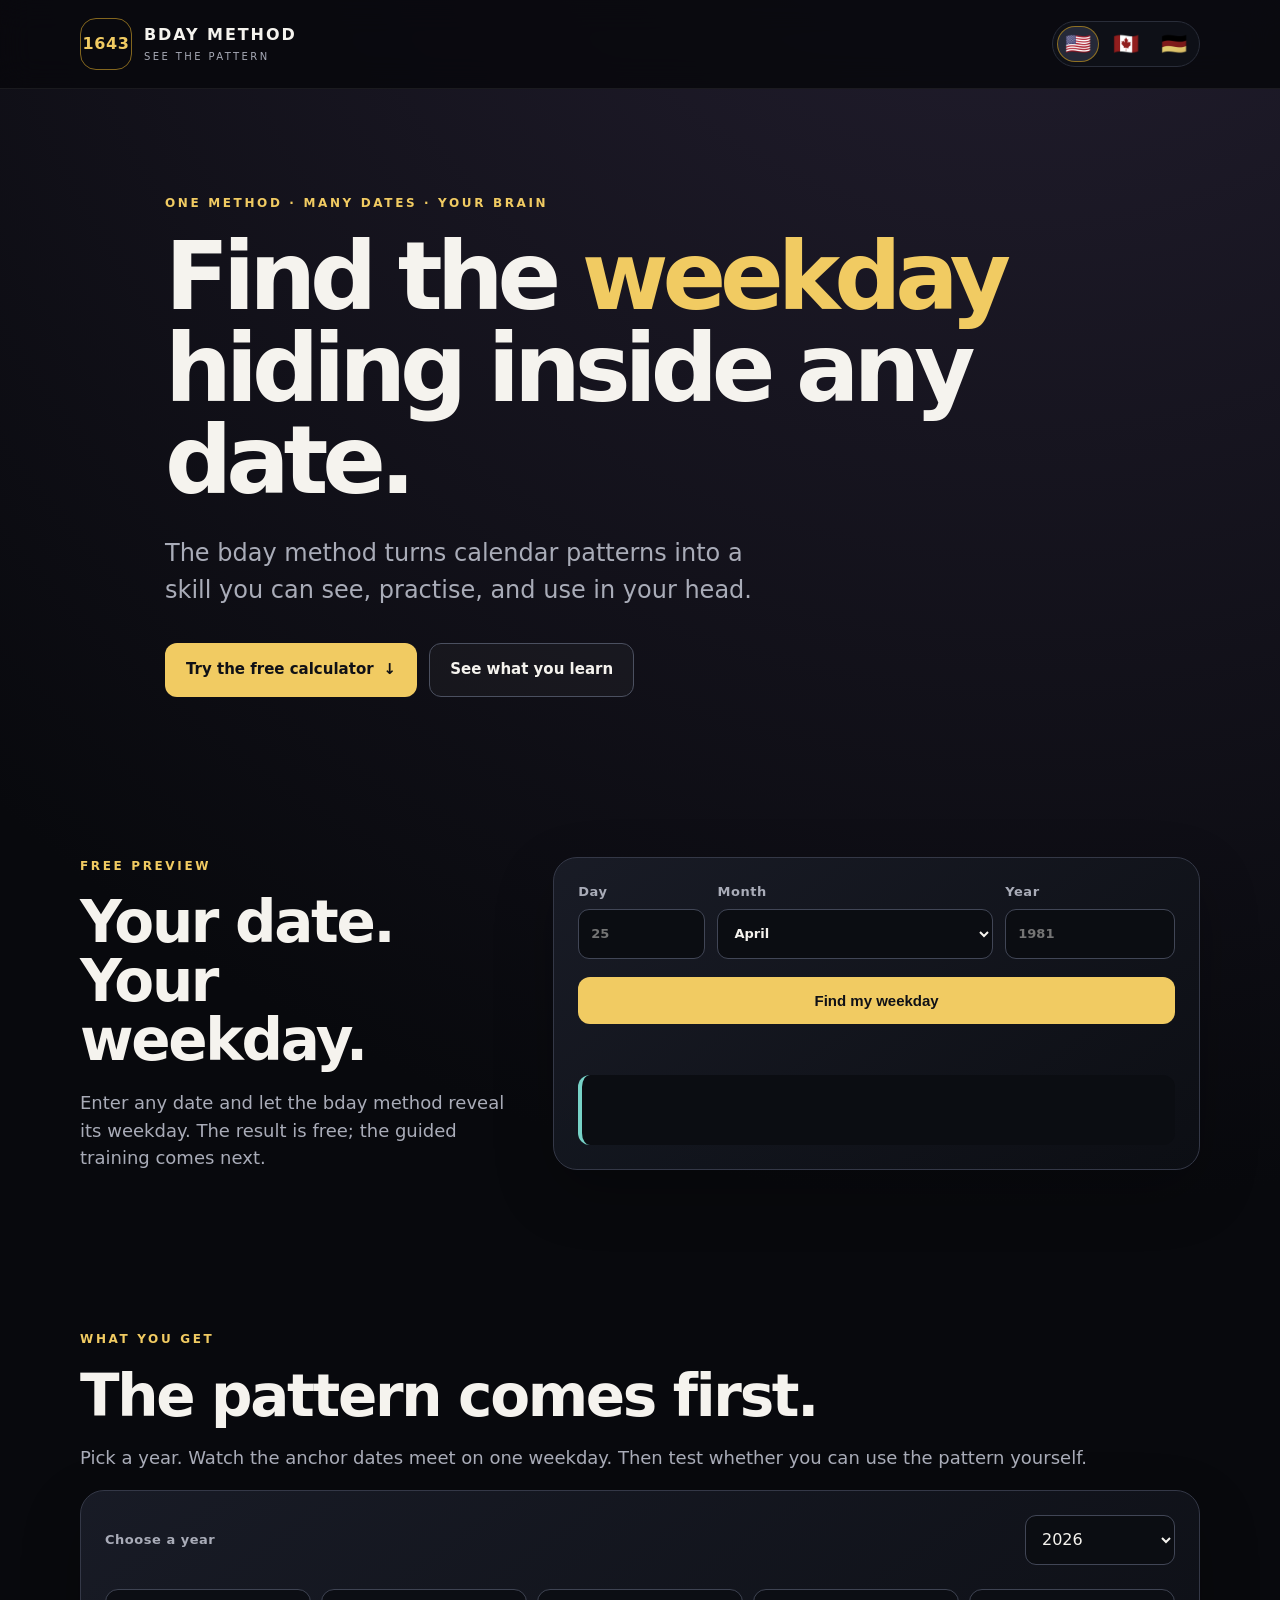
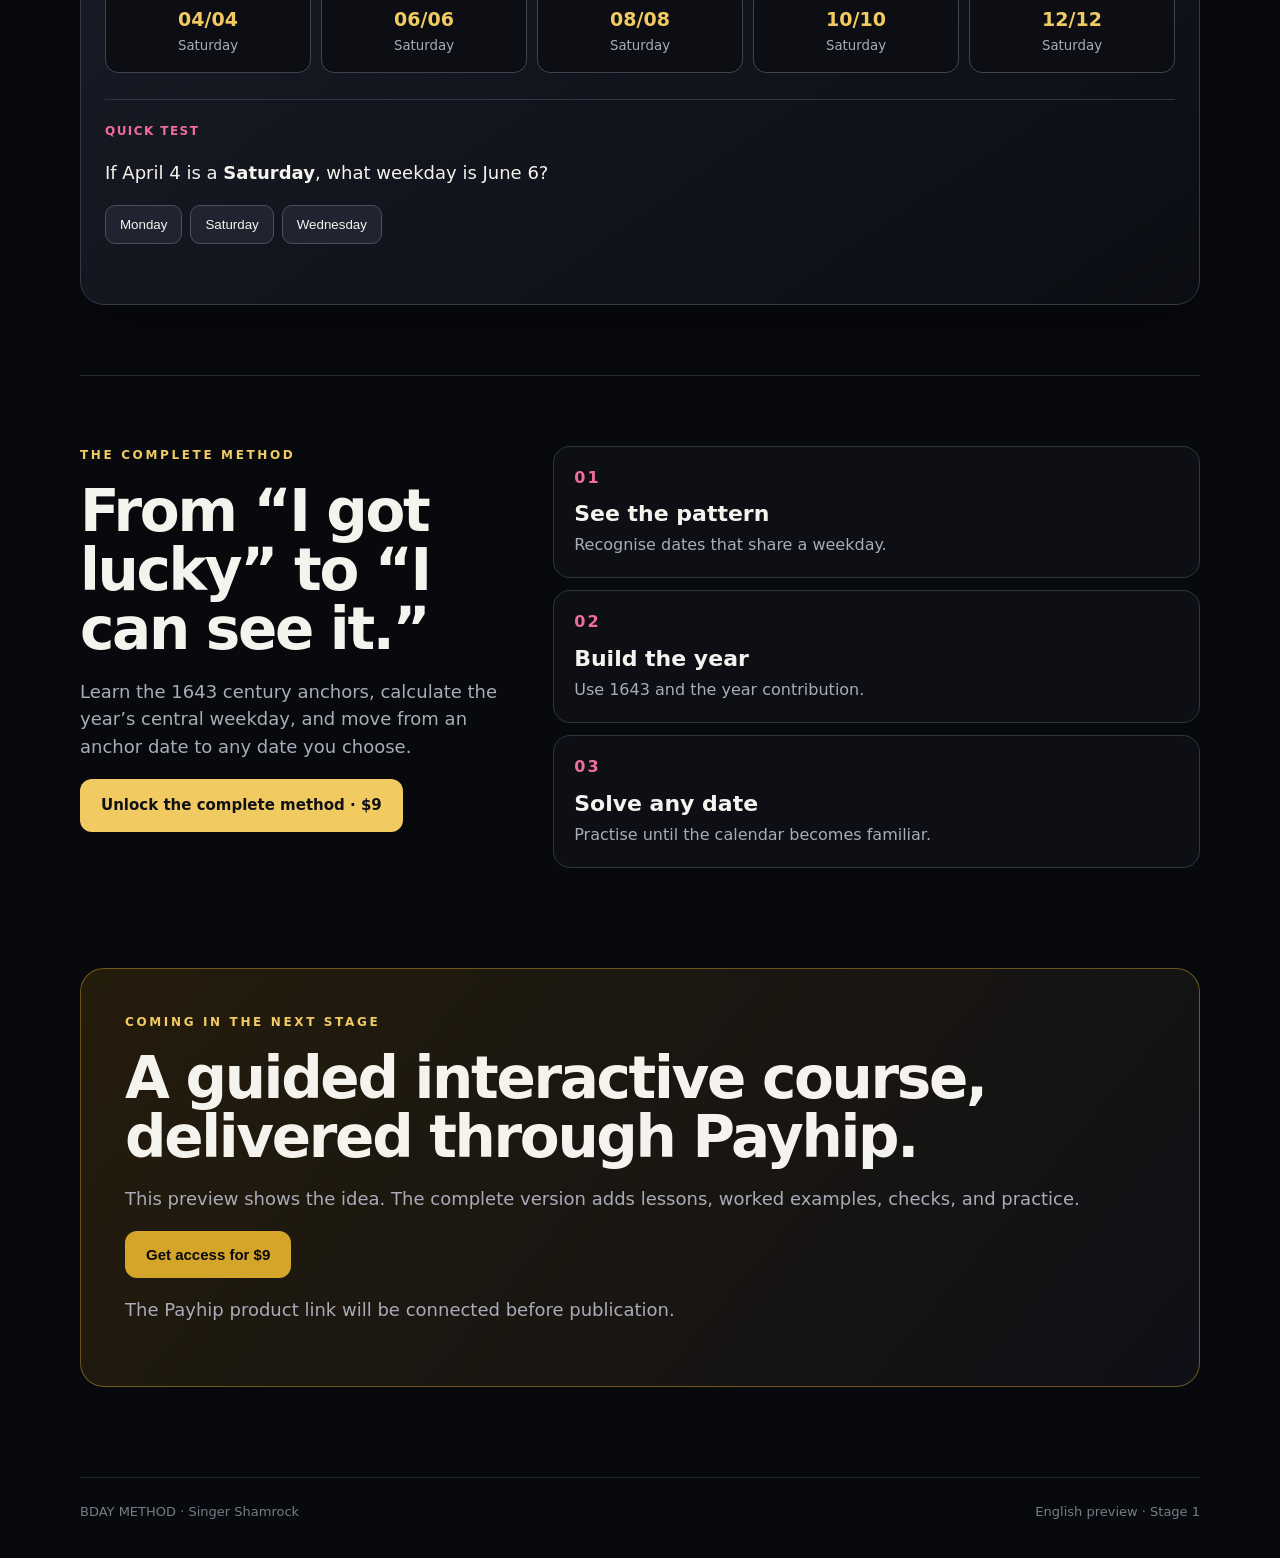
==== index.html @ 03a2b1c8 "Add files via upload" ====
<!doctype html>
<html lang="en">
<head>
  <meta charset="utf-8">
  <meta name="viewport" content="width=device-width, initial-scale=1">
  <meta name="description" content="Discover the bday method: see calendar patterns, find weekdays, and train your mental calendar.">
  <title>BDAY METHOD · See the pattern</title>
  <link rel="stylesheet" href="styles.css">
</head>
<body>
  <header class="site-header">
    <a class="brand" href="#top" aria-label="Bday Method home"><span class="brand-mark">1643</span><span class="brand-copy"><strong>BDAY METHOD</strong><small>SEE THE PATTERN</small></span></a>
    <nav class="language-switcher" aria-label="Language"><button class="language active" data-lang="en" aria-current="true" title="English">🇺🇸</button><button class="language" data-lang="fr-CA" title="Français canadien">🇨🇦</button><button class="language" data-lang="de" title="Deutsch">🇩🇪</button></nav>
  </header>
  <main id="top">
    <section class="hero shell"><p class="eyebrow">ONE METHOD · MANY DATES · YOUR BRAIN</p><h1>Find the <em>weekday</em> hiding inside any date.</h1><p class="hero-copy">The bday method turns calendar patterns into a skill you can see, practise, and use in your head.</p><div class="hero-actions"><a class="button primary" href="#calculator">Try the free calculator <span>↓</span></a><a class="button ghost" href="#trailer">See what you learn</a></div></section>
    <section id="calculator" class="shell section-grid"><div class="section-intro"><p class="eyebrow">FREE PREVIEW</p><h2>Your date. Your weekday.</h2><p>Enter any date and let the bday method reveal its weekday. The result is free; the guided training comes next.</p></div><div class="card calculator-card"><div class="date-grid"><label>Day<input id="day" type="number" min="1" max="31" placeholder="25"></label><label>Month<select id="month"><option value="1">January</option><option value="2">February</option><option value="3">March</option><option value="4" selected>April</option><option value="5">May</option><option value="6">June</option><option value="7">July</option><option value="8">August</option><option value="9">September</option><option value="10">October</option><option value="11">November</option><option value="12">December</option></select></label><label>Year<input id="year" type="number" min="1" max="9999" placeholder="1981"></label></div><button id="calculate" class="button primary full">Find my weekday</button><p id="calculator-message" class="message" aria-live="polite"></p><div id="result" class="result" aria-live="polite"></div></div></section>
    <section id="trailer" class="shell trailer"><div class="section-intro"><p class="eyebrow">WHAT YOU GET</p><h2>The pattern comes first.</h2><p>Pick a year. Watch the anchor dates meet on one weekday. Then test whether you can use the pattern yourself.</p></div><div class="card pattern-card"><div class="year-row"><label for="pattern-year">Choose a year</label><select id="pattern-year"><option>2026</option><option>2027</option><option>2028</option><option>2029</option><option>2030</option></select></div><div class="pattern-result" id="pattern-result"></div><div class="challenge"><p class="challenge-label">Quick test</p><p>If April 4 is a <strong id="anchor-weekday">—</strong>, what weekday is June 6?</p><div class="choice-row" id="choices"></div><p id="challenge-feedback" class="message" aria-live="polite"></p></div></div></section>
    <section class="shell learn-grid"><div><p class="eyebrow">THE COMPLETE METHOD</p><h2>From “I got lucky” to “I can see it.”</h2><p>Learn the 1643 century anchors, calculate the year’s central weekday, and move from an anchor date to any date you choose.</p><a class="button primary" href="#unlock" id="unlock-button">Unlock the complete method · $9</a></div><div class="steps"><article><span>01</span><h3>See the pattern</h3><p>Recognise dates that share a weekday.</p></article><article><span>02</span><h3>Build the year</h3><p>Use 1643 and the year contribution.</p></article><article><span>03</span><h3>Solve any date</h3><p>Practise until the calendar becomes familiar.</p></article></div></section>
    <section id="unlock" class="shell callout"><p class="eyebrow">COMING IN THE NEXT STAGE</p><h2>A guided interactive course, delivered through Payhip.</h2><p>This preview shows the idea. The complete version adds lessons, worked examples, checks, and practice.</p><button class="button gold" id="payhip-button">Get access for $9</button><p class="small">The Payhip product link will be connected before publication.</p></section>
  </main>
  <footer class="site-footer shell"><span>BDAY METHOD · Singer Shamrock</span><span>English preview · Stage 1</span></footer>
  <script src="common.js"></script>
</body>
</html>
---- styles.css ----
:root{--ink:#08090d;--panel:#11131b;--line:#343847;--text:#f5f3ee;--muted:#a9acb8;--gold:#d5a52a;--gold2:#f1cb62;--teal:#77d2c7;--pink:#f06c9b}*{box-sizing:border-box}html{scroll-behavior:smooth}body{margin:0;background:radial-gradient(circle at 80% -10%,#252032 0,#08090d 42%);color:var(--text);font:16px/1.55 Inter,ui-sans-serif,system-ui,-apple-system,BlinkMacSystemFont,"Segoe UI",sans-serif}.shell{width:min(1120px,calc(100% - 36px));margin-inline:auto}.site-header{position:sticky;top:0;z-index:5;display:flex;justify-content:space-between;align-items:center;padding:18px max(18px,calc((100% - 1120px)/2));background:rgba(8,9,13,.88);backdrop-filter:blur(16px);border-bottom:1px solid rgba(255,255,255,.07)}.brand{display:flex;gap:12px;align-items:center;color:var(--text);text-decoration:none}.brand-mark{display:grid;place-items:center;width:52px;height:52px;border:1px solid rgba(213,165,42,.6);border-radius:16px;color:var(--gold2);font-weight:800;letter-spacing:.04em}.brand-copy{display:grid;gap:1px;letter-spacing:.12em}.brand-copy small{color:var(--muted);font-size:10px;letter-spacing:.24em}.language-switcher{display:flex;gap:8px;padding:5px;border:1px solid #292d39;border-radius:999px;background:#0e1017}.language{width:40px;height:34px;border:0;border-radius:999px;background:transparent;cursor:pointer;font-size:21px;filter:grayscale(.55);transition:.2s}.language:hover,.language.active{background:#252938;filter:none;box-shadow:0 0 0 1px rgba(213,165,42,.65)}.hero{padding:105px 0 90px;max-width:950px}.eyebrow{margin:0 0 18px;color:var(--gold2);font-size:12px;font-weight:800;letter-spacing:.22em;text-transform:uppercase}.hero h1{max-width:850px;margin:0;font-size:clamp(48px,8vw,94px);line-height:.98;letter-spacing:-.065em}.hero h1 em{color:var(--gold2);font-style:normal}.hero-copy{max-width:620px;margin:28px 0;color:var(--muted);font-size:clamp(18px,2.4vw,24px)}.hero-actions{display:flex;flex-wrap:wrap;gap:12px;margin-top:34px}.button{display:inline-flex;align-items:center;justify-content:center;gap:10px;padding:14px 20px;border:1px solid transparent;border-radius:12px;color:#101116;font-weight:800;text-decoration:none;cursor:pointer;transition:.2s;font-size:15px}.button:hover{transform:translateY(-2px)}.primary{background:var(--gold2)}.ghost{border-color:#4b5060;color:var(--text);background:rgba(255,255,255,.03)}.gold{background:var(--gold);color:#08090d}.full{width:100%;margin-top:18px}.section-grid,.learn-grid{display:grid;grid-template-columns:.8fr 1.2fr;gap:42px;align-items:start;padding:70px 0}.section-intro h2,.learn-grid h2,.callout h2{margin:0 0 14px;font-size:clamp(32px,5vw,58px);line-height:1.02;letter-spacing:-.04em}.section-intro p:not(.eyebrow),.learn-grid>div>p:not(.eyebrow),.callout>p:not(.eyebrow){color:var(--muted);font-size:18px}.card{border:1px solid var(--line);border-radius:24px;background:linear-gradient(145deg,rgba(25,28,39,.94),rgba(12,14,20,.94));box-shadow:0 22px 60px rgba(0,0,0,.24)}.calculator-card,.pattern-card{padding:24px}.date-grid{display:grid;grid-template-columns:.6fr 1.3fr .8fr;gap:12px}label{display:grid;gap:7px;color:var(--muted);font-size:13px;font-weight:700;letter-spacing:.04em}input,select{width:100%;min-height:50px;padding:12px;border:1px solid #414656;border-radius:11px;background:#0b0d12;color:var(--text);font:inherit}input:focus,select:focus{outline:2px solid var(--gold);outline-offset:1px}.message{min-height:24px;margin:12px 0 0;color:var(--gold2);font-weight:700}.result{min-height:70px;margin-top:15px;padding:18px;border-left:4px solid var(--teal);border-radius:12px;background:#0b0d12}.result strong{display:block;color:var(--teal);font-size:28px}.trailer{padding:70px 0}.year-row{display:flex;align-items:center;justify-content:space-between;gap:16px}.year-row select{max-width:150px}.pattern-result{display:grid;grid-template-columns:repeat(5,1fr);gap:10px;margin-top:24px}.date-chip{padding:15px 10px;border:1px solid #3e4352;border-radius:13px;background:#0c0e14;text-align:center}.date-chip strong{display:block;color:var(--gold2);font-size:19px}.date-chip small{display:block;color:var(--muted);margin-top:2px}.challenge{margin-top:26px;padding-top:22px;border-top:1px solid #303442}.challenge-label{margin:0;color:var(--pink);font-weight:800;letter-spacing:.12em;text-transform:uppercase;font-size:12px}.challenge p:not(.challenge-label){font-size:18px}.choice-row{display:flex;flex-wrap:wrap;gap:8px}.choice{padding:11px 14px;border:1px solid #4a5060;border-radius:10px;background:#202431;color:var(--text);cursor:pointer}.choice:hover{border-color:var(--gold2)}.learn-grid{border-top:1px solid #232733}.steps{display:grid;gap:12px}.steps article{padding:19px 20px;border:1px solid #303543;border-radius:17px;background:#0d0f15}.steps span{color:var(--pink);font-weight:800;letter-spacing:.13em}.steps h3{margin:7px 0 2px;font-size:22px}.steps p{margin:0;color:var(--muted)}.callout{margin-top:30px;margin-bottom:90px;padding:44px;border:1px solid rgba(213,165,42,.45);border-radius:24px;background:linear-gradient(130deg,rgba(61,44,11,.55),rgba(16,18,25,.85))}.small{color:var(--muted);font-size:13px}.site-footer{display:flex;justify-content:space-between;gap:15px;padding:24px 0 36px;color:#777c89;font-size:13px;border-top:1px solid #20232d}@media(max-width:760px){.site-header{padding:14px 18px}.brand-copy{font-size:13px}.hero{padding:75px 0 60px}.section-grid,.learn-grid{grid-template-columns:1fr;padding:52px 0}.pattern-result{grid-template-columns:repeat(2,1fr)}.pattern-result .date-chip:last-child{grid-column:span 2}.callout{padding:28px;margin-bottom:60px}.site-footer{flex-direction:column}.date-grid{grid-template-columns:1fr 1.4fr}.date-grid label:last-child{grid-column:1/-1}}
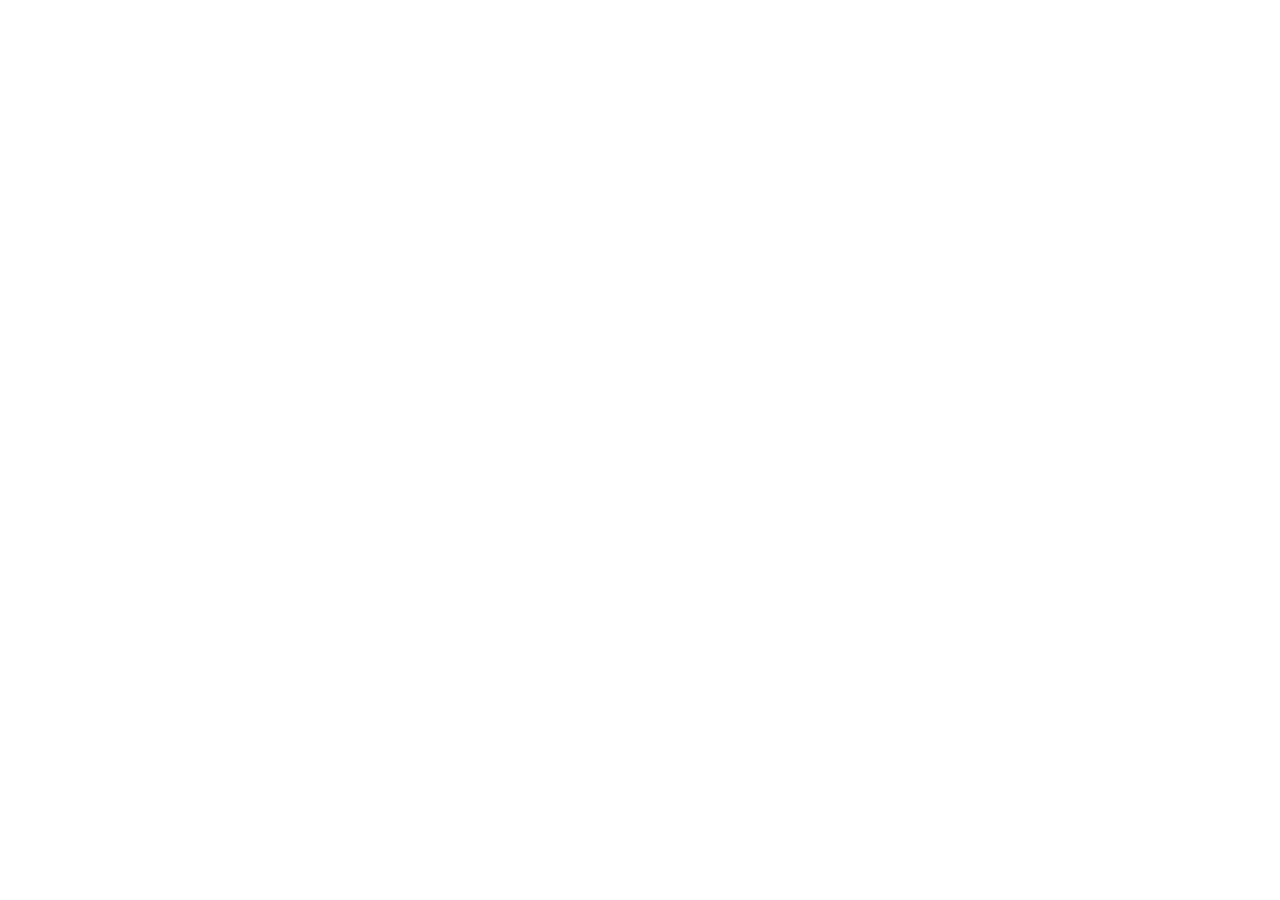
==== commit 3ad320ab: "Add files via upload" ====
--- a/index.html
+++ b/index.html
@@ -1,25 +1,11 @@
 <!doctype html>
-<html lang="en">
-<head>
-  <meta charset="utf-8">
-  <meta name="viewport" content="width=device-width, initial-scale=1">
-  <meta name="description" content="Discover the bday method: see calendar patterns, find weekdays, and train your mental calendar.">
-  <title>BDAY METHOD · See the pattern</title>
-  <link rel="stylesheet" href="styles.css">
-</head>
-<body>
-  <header class="site-header">
-    <a class="brand" href="#top" aria-label="Bday Method home"><span class="brand-mark">1643</span><span class="brand-copy"><strong>BDAY METHOD</strong><small>SEE THE PATTERN</small></span></a>
-    <nav class="language-switcher" aria-label="Language"><button class="language active" data-lang="en" aria-current="true" title="English">🇺🇸</button><button class="language" data-lang="fr-CA" title="Français canadien">🇨🇦</button><button class="language" data-lang="de" title="Deutsch">🇩🇪</button></nav>
-  </header>
-  <main id="top">
-    <section class="hero shell"><p class="eyebrow">ONE METHOD · MANY DATES · YOUR BRAIN</p><h1>Find the <em>weekday</em> hiding inside any date.</h1><p class="hero-copy">The bday method turns calendar patterns into a skill you can see, practise, and use in your head.</p><div class="hero-actions"><a class="button primary" href="#calculator">Try the free calculator <span>↓</span></a><a class="button ghost" href="#trailer">See what you learn</a></div></section>
-    <section id="calculator" class="shell section-grid"><div class="section-intro"><p class="eyebrow">FREE PREVIEW</p><h2>Your date. Your weekday.</h2><p>Enter any date and let the bday method reveal its weekday. The result is free; the guided training comes next.</p></div><div class="card calculator-card"><div class="date-grid"><label>Day<input id="day" type="number" min="1" max="31" placeholder="25"></label><label>Month<select id="month"><option value="1">January</option><option value="2">February</option><option value="3">March</option><option value="4" selected>April</option><option value="5">May</option><option value="6">June</option><option value="7">July</option><option value="8">August</option><option value="9">September</option><option value="10">October</option><option value="11">November</option><option value="12">December</option></select></label><label>Year<input id="year" type="number" min="1" max="9999" placeholder="1981"></label></div><button id="calculate" class="button primary full">Find my weekday</button><p id="calculator-message" class="message" aria-live="polite"></p><div id="result" class="result" aria-live="polite"></div></div></section>
-    <section id="trailer" class="shell trailer"><div class="section-intro"><p class="eyebrow">WHAT YOU GET</p><h2>The pattern comes first.</h2><p>Pick a year. Watch the anchor dates meet on one weekday. Then test whether you can use the pattern yourself.</p></div><div class="card pattern-card"><div class="year-row"><label for="pattern-year">Choose a year</label><select id="pattern-year"><option>2026</option><option>2027</option><option>2028</option><option>2029</option><option>2030</option></select></div><div class="pattern-result" id="pattern-result"></div><div class="challenge"><p class="challenge-label">Quick test</p><p>If April 4 is a <strong id="anchor-weekday">—</strong>, what weekday is June 6?</p><div class="choice-row" id="choices"></div><p id="challenge-feedback" class="message" aria-live="polite"></p></div></div></section>
-    <section class="shell learn-grid"><div><p class="eyebrow">THE COMPLETE METHOD</p><h2>From “I got lucky” to “I can see it.”</h2><p>Learn the 1643 century anchors, calculate the year’s central weekday, and move from an anchor date to any date you choose.</p><a class="button primary" href="#unlock" id="unlock-button">Unlock the complete method · $9</a></div><div class="steps"><article><span>01</span><h3>See the pattern</h3><p>Recognise dates that share a weekday.</p></article><article><span>02</span><h3>Build the year</h3><p>Use 1643 and the year contribution.</p></article><article><span>03</span><h3>Solve any date</h3><p>Practise until the calendar becomes familiar.</p></article></div></section>
-    <section id="unlock" class="shell callout"><p class="eyebrow">COMING IN THE NEXT STAGE</p><h2>A guided interactive course, delivered through Payhip.</h2><p>This preview shows the idea. The complete version adds lessons, worked examples, checks, and practice.</p><button class="button gold" id="payhip-button">Get access for $9</button><p class="small">The Payhip product link will be connected before publication.</p></section>
-  </main>
-  <footer class="site-footer shell"><span>BDAY METHOD · Singer Shamrock</span><span>English preview · Stage 1</span></footer>
-  <script src="common.js"></script>
-</body>
-</html>
+<html lang="en"><head>
+<meta charset="utf-8"><meta name="viewport" content="width=device-width, initial-scale=1">
+<meta name="theme-color" content="#090b0d"><meta name="referrer" content="strict-origin-when-cross-origin">
+<title>BDAY METHOD · A calendar in your head</title>
+<meta name="description" content="Find the weekday of a date. Discover calendar patterns and learn the complete BDAY Method with interactive lessons.">
+<link rel="canonical" href="https://bdaymethod.com/">
+<link rel="alternate" hreflang="en-US" href="https://bdaymethod.com/?lang=en"><link rel="alternate" hreflang="fr-CA" href="https://bdaymethod.com/?lang=fr-CA"><link rel="alternate" hreflang="de" href="https://bdaymethod.com/?lang=de"><link rel="alternate" hreflang="x-default" href="https://bdaymethod.com/">
+<link rel="icon" type="image/svg+xml" href="assets/favicon.svg"><link rel="stylesheet" href="styles.css?v=1.0.0">
+<script src="config.js?v=1.0.0" defer></script><script src="engine.js?v=1.0.0" defer></script><script src="assets/i18n.js?v=1.0.0" defer></script><script src="common.js?v=1.0.0" defer></script>
+</head><body data-page="home"><div id="site"></div><noscript><main class="shell"><h1>BDAY METHOD</h1><p>Please enable JavaScript to use the interactive calculator and lessons.</p><p>Contact: <a href="mailto:pcusinger@gmail.com">pcusinger@gmail.com</a></p></main></noscript></body></html>
--- a/styles.css
+++ b/styles.css
@@ -1 +1 @@
-:root{--ink:#08090d;--panel:#11131b;--line:#343847;--text:#f5f3ee;--muted:#a9acb8;--gold:#d5a52a;--gold2:#f1cb62;--teal:#77d2c7;--pink:#f06c9b}*{box-sizing:border-box}html{scroll-behavior:smooth}body{margin:0;background:radial-gradient(circle at 80% -10%,#252032 0,#08090d 42%);color:var(--text);font:16px/1.55 Inter,ui-sans-serif,system-ui,-apple-system,BlinkMacSystemFont,"Segoe UI",sans-serif}.shell{width:min(1120px,calc(100% - 36px));margin-inline:auto}.site-header{position:sticky;top:0;z-index:5;display:flex;justify-content:space-between;align-items:center;padding:18px max(18px,calc((100% - 1120px)/2));background:rgba(8,9,13,.88);backdrop-filter:blur(16px);border-bottom:1px solid rgba(255,255,255,.07)}.brand{display:flex;gap:12px;align-items:center;color:var(--text);text-decoration:none}.brand-mark{display:grid;place-items:center;width:52px;height:52px;border:1px solid rgba(213,165,42,.6);border-radius:16px;color:var(--gold2);font-weight:800;letter-spacing:.04em}.brand-copy{display:grid;gap:1px;letter-spacing:.12em}.brand-copy small{color:var(--muted);font-size:10px;letter-spacing:.24em}.language-switcher{display:flex;gap:8px;padding:5px;border:1px solid #292d39;border-radius:999px;background:#0e1017}.language{width:40px;height:34px;border:0;border-radius:999px;background:transparent;cursor:pointer;font-size:21px;filter:grayscale(.55);transition:.2s}.language:hover,.language.active{background:#252938;filter:none;box-shadow:0 0 0 1px rgba(213,165,42,.65)}.hero{padding:105px 0 90px;max-width:950px}.eyebrow{margin:0 0 18px;color:var(--gold2);font-size:12px;font-weight:800;letter-spacing:.22em;text-transform:uppercase}.hero h1{max-width:850px;margin:0;font-size:clamp(48px,8vw,94px);line-height:.98;letter-spacing:-.065em}.hero h1 em{color:var(--gold2);font-style:normal}.hero-copy{max-width:620px;margin:28px 0;color:var(--muted);font-size:clamp(18px,2.4vw,24px)}.hero-actions{display:flex;flex-wrap:wrap;gap:12px;margin-top:34px}.button{display:inline-flex;align-items:center;justify-content:center;gap:10px;padding:14px 20px;border:1px solid transparent;border-radius:12px;color:#101116;font-weight:800;text-decoration:none;cursor:pointer;transition:.2s;font-size:15px}.button:hover{transform:translateY(-2px)}.primary{background:var(--gold2)}.ghost{border-color:#4b5060;color:var(--text);background:rgba(255,255,255,.03)}.gold{background:var(--gold);color:#08090d}.full{width:100%;margin-top:18px}.section-grid,.learn-grid{display:grid;grid-template-columns:.8fr 1.2fr;gap:42px;align-items:start;padding:70px 0}.section-intro h2,.learn-grid h2,.callout h2{margin:0 0 14px;font-size:clamp(32px,5vw,58px);line-height:1.02;letter-spacing:-.04em}.section-intro p:not(.eyebrow),.learn-grid>div>p:not(.eyebrow),.callout>p:not(.eyebrow){color:var(--muted);font-size:18px}.card{border:1px solid var(--line);border-radius:24px;background:linear-gradient(145deg,rgba(25,28,39,.94),rgba(12,14,20,.94));box-shadow:0 22px 60px rgba(0,0,0,.24)}.calculator-card,.pattern-card{padding:24px}.date-grid{display:grid;grid-template-columns:.6fr 1.3fr .8fr;gap:12px}label{display:grid;gap:7px;color:var(--muted);font-size:13px;font-weight:700;letter-spacing:.04em}input,select{width:100%;min-height:50px;padding:12px;border:1px solid #414656;border-radius:11px;background:#0b0d12;color:var(--text);font:inherit}input:focus,select:focus{outline:2px solid var(--gold);outline-offset:1px}.message{min-height:24px;margin:12px 0 0;color:var(--gold2);font-weight:700}.result{min-height:70px;margin-top:15px;padding:18px;border-left:4px solid var(--teal);border-radius:12px;background:#0b0d12}.result strong{display:block;color:var(--teal);font-size:28px}.trailer{padding:70px 0}.year-row{display:flex;align-items:center;justify-content:space-between;gap:16px}.year-row select{max-width:150px}.pattern-result{display:grid;grid-template-columns:repeat(5,1fr);gap:10px;margin-top:24px}.date-chip{padding:15px 10px;border:1px solid #3e4352;border-radius:13px;background:#0c0e14;text-align:center}.date-chip strong{display:block;color:var(--gold2);font-size:19px}.date-chip small{display:block;color:var(--muted);margin-top:2px}.challenge{margin-top:26px;padding-top:22px;border-top:1px solid #303442}.challenge-label{margin:0;color:var(--pink);font-weight:800;letter-spacing:.12em;text-transform:uppercase;font-size:12px}.challenge p:not(.challenge-label){font-size:18px}.choice-row{display:flex;flex-wrap:wrap;gap:8px}.choice{padding:11px 14px;border:1px solid #4a5060;border-radius:10px;background:#202431;color:var(--text);cursor:pointer}.choice:hover{border-color:var(--gold2)}.learn-grid{border-top:1px solid #232733}.steps{display:grid;gap:12px}.steps article{padding:19px 20px;border:1px solid #303543;border-radius:17px;background:#0d0f15}.steps span{color:var(--pink);font-weight:800;letter-spacing:.13em}.steps h3{margin:7px 0 2px;font-size:22px}.steps p{margin:0;color:var(--muted)}.callout{margin-top:30px;margin-bottom:90px;padding:44px;border:1px solid rgba(213,165,42,.45);border-radius:24px;background:linear-gradient(130deg,rgba(61,44,11,.55),rgba(16,18,25,.85))}.small{color:var(--muted);font-size:13px}.site-footer{display:flex;justify-content:space-between;gap:15px;padding:24px 0 36px;color:#777c89;font-size:13px;border-top:1px solid #20232d}@media(max-width:760px){.site-header{padding:14px 18px}.brand-copy{font-size:13px}.hero{padding:75px 0 60px}.section-grid,.learn-grid{grid-template-columns:1fr;padding:52px 0}.pattern-result{grid-template-columns:repeat(2,1fr)}.pattern-result .date-chip:last-child{grid-column:span 2}.callout{padding:28px;margin-bottom:60px}.site-footer{flex-direction:column}.date-grid{grid-template-columns:1fr 1.4fr}.date-grid label:last-child{grid-column:1/-1}}
+:root{--bg:#07090b;--panel:#101419;--panel2:#151b20;--line:#293139;--gold:#d9ad56;--gold2:#f1d18c;--ink:#f7f4ed;--muted:#a5adb3;--pink:#ef4c89;--good:#71d5a2;--bad:#ff8b8b;--max:1180px}*{box-sizing:border-box}html{scroll-behavior:smooth}body{margin:0;background:radial-gradient(circle at 80% 0,#1b2023 0,#07090b 38%);color:var(--ink);font:16px/1.6 Inter,ui-sans-serif,system-ui,-apple-system,Segoe UI,sans-serif}a{color:inherit;text-decoration:none}button,input,select{font:inherit}button{cursor:pointer}.skip{position:absolute;left:-999px}.skip:focus{left:1rem;top:1rem;z-index:9;background:var(--gold);color:#111;padding:.5rem 1rem}.top{max-width:var(--max);margin:auto;padding:1.25rem 1.5rem;display:flex;align-items:center;gap:2rem;border-bottom:1px solid rgba(255,255,255,.06)}.brand{display:flex;align-items:center;gap:.7rem;letter-spacing:.14em}.brand-mark{width:36px;height:36px;border:1px solid var(--gold);border-radius:50%;display:grid;place-items:center;color:var(--gold);font-family:Georgia;font-size:1.4rem}.brand b{display:block;font-family:Georgia,serif;letter-spacing:.2em}.brand small{display:block;color:var(--muted);font-size:.56rem;letter-spacing:.38em}.main-nav{display:flex;gap:1.3rem;margin-left:auto}.main-nav a,.footer a{color:var(--muted);font-size:.82rem}.main-nav a:hover,.footer a:hover{color:var(--gold2)}.languages{display:flex;gap:.35rem;border:1px solid var(--line);border-radius:999px;padding:.25rem}.lang{display:flex;align-items:center;gap:.3rem;padding:.34rem .5rem;border-radius:999px;color:var(--muted);font-size:.72rem}.lang img{width:20px;height:14px;border-radius:2px}.lang.active{background:#20282d;color:var(--ink)}main{max-width:var(--max);margin:auto}.hero{padding:7rem 1.5rem 4rem;max-width:860px}.hero.compact{padding-bottom:2rem}.section-kicker,.tag{color:var(--gold);font-size:.72rem;letter-spacing:.22em;font-weight:750}.hero h1{font:clamp(3.4rem,9vw,7.6rem)/.94 Georgia,serif;margin:1rem 0}.hero h1 em{color:var(--gold);font-style:normal}.hero p{color:var(--muted);max-width:560px;font-size:1.1rem}.hero-actions{display:flex;gap:.8rem;flex-wrap:wrap;margin:2rem 0}.button{display:inline-flex;align-items:center;justify-content:center;gap:.8rem;border:1px solid var(--line);border-radius:999px;padding:.78rem 1.15rem;background:transparent;color:var(--ink);font-weight:700}.button.gold{background:var(--gold);border-color:var(--gold);color:#111}.button.gold:hover{background:var(--gold2)}.button.ghost:hover{border-color:var(--gold);color:var(--gold2)}.button.full{width:100%}.button.small{font-size:.75rem;padding:.5rem .8rem}.strip{display:flex;gap:1.2rem;flex-wrap:wrap;color:var(--muted);font-size:.76rem;letter-spacing:.1em;text-transform:uppercase}.strip span:before{content:'✦';color:var(--gold);margin-right:.45rem}.panel{margin:1.5rem 1.5rem;padding:2.2rem;border:1px solid var(--line);border-radius:26px;background:linear-gradient(145deg,rgba(23,29,34,.95),rgba(10,13,16,.9));box-shadow:0 24px 70px rgba(0,0,0,.24)}h2{font:clamp(2rem,4vw,3.6rem)/1.05 Georgia,serif;margin:.5rem 0 1rem}h3{margin:.4rem 0}.panel>p,.trailer p,.practice>p,.offer p,.book p{color:var(--muted);max-width:650px}.date-form{display:grid;grid-template-columns:110px 1fr 150px auto;gap:.75rem;align-items:end;margin:1.5rem 0}.date-form label,.year-pick,label{display:grid;gap:.35rem;color:var(--muted);font-size:.77rem;text-transform:uppercase;letter-spacing:.08em}input,select{width:100%;border:1px solid var(--line);border-radius:10px;padding:.75rem;background:#0a0d10;color:var(--ink);outline:none}input:focus,select:focus{border-color:var(--gold)}.fine{font-size:.78rem;color:var(--muted)}.result{margin-top:1.3rem;display:flex;align-items:baseline;gap:1rem;flex-wrap:wrap}.result strong{font:1.4rem Georgia,serif;color:var(--gold2)}.result span{font-size:1.8rem;font-weight:800}.result small{color:var(--muted)}.error,.bad{color:var(--bad)}.good{color:var(--good)}.trailer,.practice,.offer{padding:5rem 1.5rem}.trailer{border-top:1px solid rgba(255,255,255,.05)}.trailer-head{display:flex;justify-content:space-between;gap:2rem;align-items:end}.year-pick{width:130px}.anchor-grid{display:grid;grid-template-columns:repeat(4,1fr);gap:.8rem;margin-top:2rem}.anchor-grid article{padding:1.2rem;border:1px solid var(--line);border-radius:18px;background:#0d1114}.anchor-grid h3{font-size:1.1rem}.anchor-grid p{font-size:.8rem;margin:.2rem 0 1rem}.anchor-grid b{color:var(--gold2)}.quick-test{margin-top:2rem;padding:1.4rem;border-left:3px solid var(--pink);display:flex;gap:2rem;align-items:center;justify-content:space-between;flex-wrap:wrap}.quick-test h3{font:1.3rem Georgia,serif}.choices{display:flex;flex-wrap:wrap;gap:.45rem}.choices button{border:1px solid var(--line);background:transparent;color:var(--muted);padding:.55rem .7rem;border-radius:9px}.choices button:hover,.choices button.selected{border-color:var(--gold);color:var(--gold2)}.feedback{min-height:1.4em;color:var(--muted)}.practice{background:linear-gradient(180deg,transparent,#11161b)}.practice-tabs{display:flex;gap:.4rem;flex-wrap:wrap;margin:1.5rem 0}.practice-tabs button{border:1px solid var(--line);border-radius:999px;background:transparent;color:var(--muted);padding:.6rem .85rem}.practice-tabs button.active{background:var(--gold);color:#111;border-color:var(--gold)}.practice-card{max-width:700px;border:1px solid var(--line);border-radius:22px;padding:1.5rem;background:#0d1114}.practice-card h3{font:1.5rem Georgia,serif;margin:0 0 1.5rem}.practice-actions{display:flex;gap:.6rem;flex-wrap:wrap;margin-top:1rem}.scoreline{display:flex;gap:1.5rem;color:var(--muted);font-size:.8rem;border-top:1px solid var(--line);margin-top:1.3rem;padding-top:1rem}.scoreline b{color:var(--gold2)}.offer{display:grid;grid-template-columns:1.5fr 1fr;gap:2rem;align-items:center}.offer ul{padding-left:1.1rem;color:var(--muted)}.offer li{margin:.45rem 0}.offer-card{border:1px solid var(--gold);border-radius:22px;padding:1.5rem;background:linear-gradient(145deg,#1d1a12,#111417)}.price{font:3.4rem Georgia,serif;color:var(--gold2)}.price small{font:1rem}.offer-card p,.offer-card>small{font-size:.8rem;color:var(--muted)}.book{display:flex;align-items:center;justify-content:space-between;gap:2rem}.access{max-width:700px;margin-bottom:4rem}.access form{display:grid;gap:1rem;margin-top:1.3rem}.check{display:flex;display:flex;grid-template-columns:auto 1fr;align-items:center;flex-direction:row;text-transform:none;letter-spacing:0}.check input{width:auto}.origin{border-top:1px solid var(--line);padding:2rem 1.5rem;color:var(--muted);font-size:.8rem}.footer{max-width:var(--max);margin:auto;padding:2rem 1.5rem 3rem;border-top:1px solid rgba(255,255,255,.06);display:flex;justify-content:space-between;gap:1rem;flex-wrap:wrap;color:var(--muted);font-size:.8rem}.footer nav{display:flex;gap:1rem}.page-copy{padding:5rem 1.5rem;max-width:850px}.page-copy h1{font:clamp(3rem,7vw,6rem)/1 Georgia,serif}.copy-grid h2{font-size:1.45rem;margin-top:2rem}.copy-grid p{color:var(--muted);max-width:700px}.learn-app{min-height:300px}.locked{text-align:center;padding:3rem}.course-toolbar{display:flex;justify-content:space-between;align-items:end;gap:1rem;border-bottom:1px solid var(--line);padding-bottom:1rem}.course-toolbar strong{display:block;font:1.8rem Georgia,serif}.lesson-grid{display:grid;grid-template-columns:repeat(2,1fr);gap:.7rem;margin:1.2rem 0}.lesson-card{display:flex;align-items:center;gap:.8rem;text-align:left;border:1px solid var(--line);border-radius:15px;background:#0d1114;color:var(--ink);padding:1rem}.lesson-card>span{color:var(--gold);font:1.5rem Georgia,serif}.lesson-card div{flex:1}.lesson-card small{display:block;color:var(--muted);font-size:.72rem}.lesson-card i{color:var(--gold);font-style:normal}.lesson-card.done{border-color:#3d6d56}.lesson-view{margin-top:1.4rem}.lesson-content{max-width:750px;padding:1.5rem;border:1px solid var(--line);border-radius:20px;background:#0c1013}.lesson-content>p{color:var(--muted);white-space:pre-line}.worked{padding:1rem;border-left:3px solid var(--gold);background:#17150f;margin:1rem 0}.worked p{color:var(--muted);white-space:pre-line}.checkpoint{border-top:1px solid var(--line);padding-top:1rem;margin-top:1.2rem}.checkpoint .choices{margin:1rem 0}.page-copy .button{margin-top:1rem}@media(max-width:760px){.top{flex-wrap:wrap;gap:1rem}.main-nav{order:3;width:100%;margin:0;justify-content:space-between}.languages{margin-left:auto}.hero{padding-top:4rem}.date-form{grid-template-columns:1fr 1fr}.date-form label:nth-child(3){grid-column:1/2}.date-form .button{grid-column:2/3}.anchor-grid{grid-template-columns:1fr 1fr}.trailer-head,.book{align-items:start;flex-direction:column}.offer{grid-template-columns:1fr;padding-top:3rem}.lesson-grid{grid-template-columns:1fr}.panel{margin-left:1rem;margin-right:1rem;padding:1.3rem}.quick-test{display:block}.quick-test .choices{margin-top:1rem}.footer{display:block}.footer nav{margin-top:1rem;flex-wrap:wrap}}
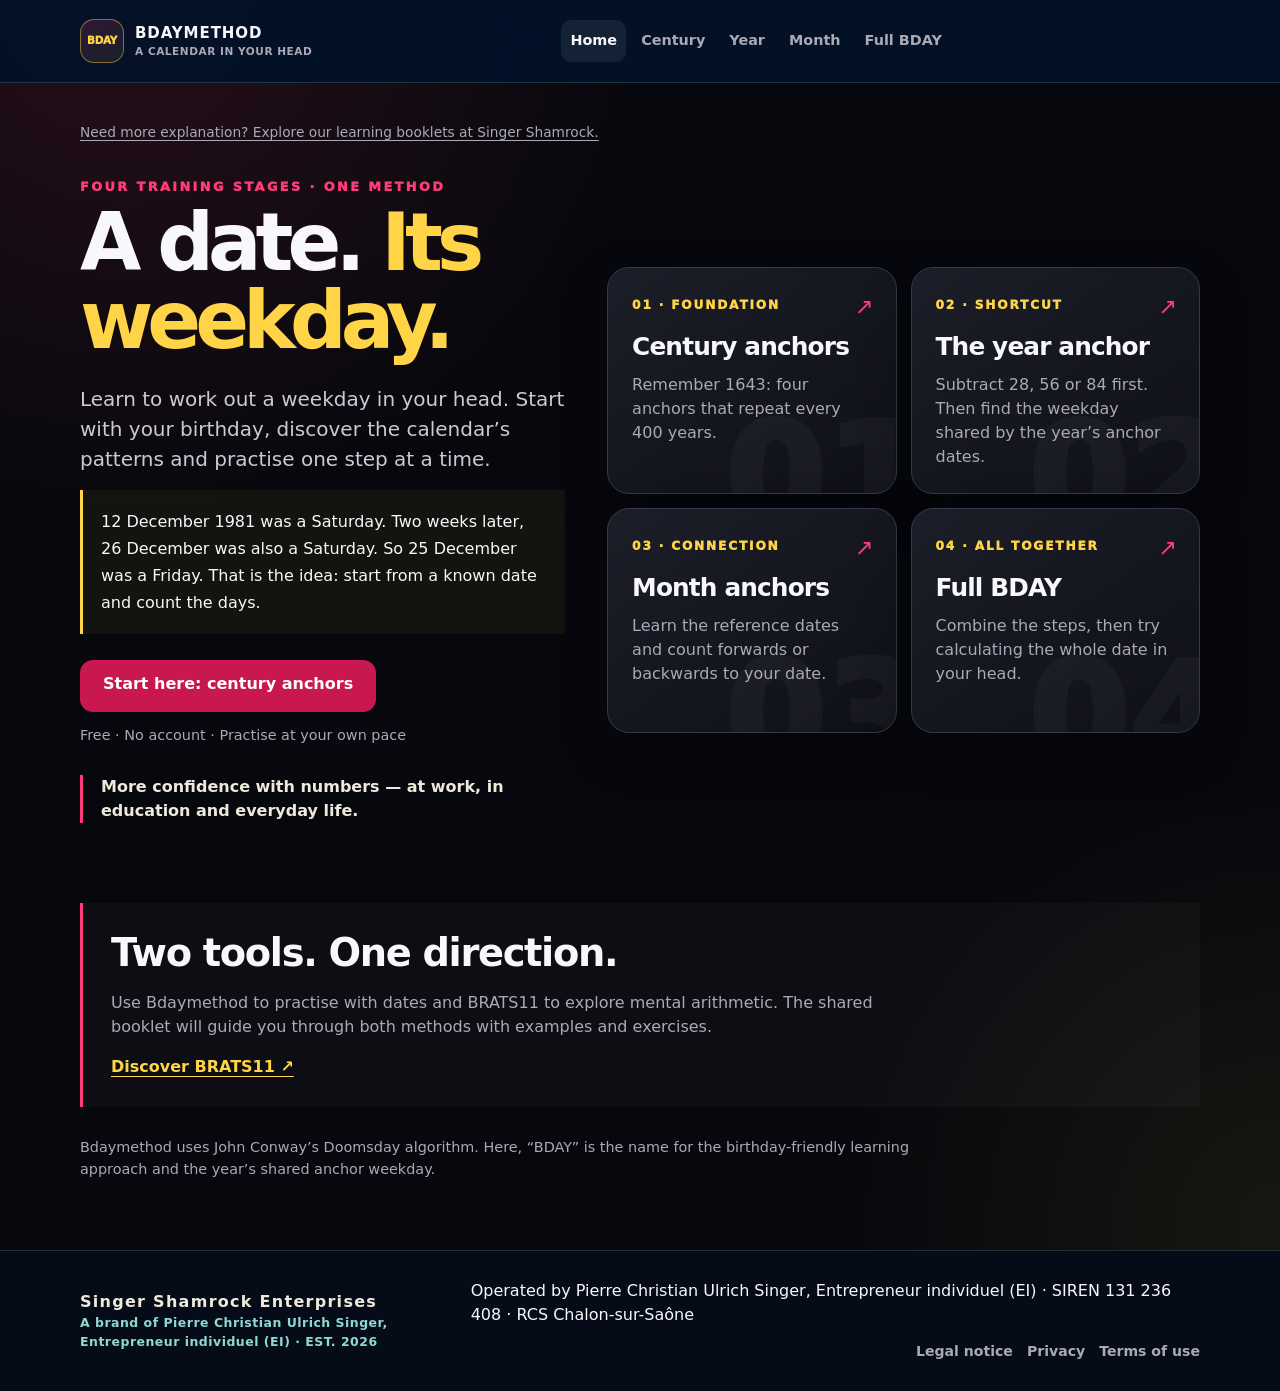
==== commit b815f35e: "Add files via upload" ====
--- a/index.html
+++ b/index.html
@@ -1,11 +1,13 @@
 <!doctype html>
-<html lang="en"><head>
+<html lang="en-US" class="no-js"><head>
 <meta charset="utf-8"><meta name="viewport" content="width=device-width, initial-scale=1">
-<meta name="theme-color" content="#090b0d"><meta name="referrer" content="strict-origin-when-cross-origin">
-<title>BDAY METHOD · A calendar in your head</title>
-<meta name="description" content="Find the weekday of a date. Discover calendar patterns and learn the complete BDAY Method with interactive lessons.">
+<title>Bdaymethod — A calendar in your head</title><meta name="description" content="Free calendar arithmetic with Bdaymethod: learn century anchors, the 28-year shortcut and month anchors, then work out weekdays with guided exercises.">
 <link rel="canonical" href="https://bdaymethod.com/">
-<link rel="alternate" hreflang="en-US" href="https://bdaymethod.com/?lang=en"><link rel="alternate" hreflang="fr-CA" href="https://bdaymethod.com/?lang=fr-CA"><link rel="alternate" hreflang="de" href="https://bdaymethod.com/?lang=de"><link rel="alternate" hreflang="x-default" href="https://bdaymethod.com/">
-<link rel="icon" type="image/svg+xml" href="assets/favicon.svg"><link rel="stylesheet" href="styles.css?v=1.0.0">
-<script src="config.js?v=1.0.0" defer></script><script src="engine.js?v=1.0.0" defer></script><script src="assets/i18n.js?v=1.0.0" defer></script><script src="common.js?v=1.0.0" defer></script>
-</head><body data-page="home"><div id="site"></div><noscript><main class="shell"><h1>BDAY METHOD</h1><p>Please enable JavaScript to use the interactive calculator and lessons.</p><p>Contact: <a href="mailto:pcusinger@gmail.com">pcusinger@gmail.com</a></p></main></noscript></body></html>
+<meta name="theme-color" content="#031329">
+<meta property="og:type" content="website"><meta property="og:site_name" content="Bdaymethod">
+<meta property="og:title" content="Bdaymethod — A calendar in your head"><meta property="og:description" content="Free calendar arithmetic with Bdaymethod: learn century anchors, the 28-year shortcut and month anchors, then work out weekdays with guided exercises."><meta property="og:url" content="https://bdaymethod.com/"><meta property="og:locale" content="en_US">
+<meta name="twitter:card" content="summary"><meta name="twitter:title" content="Bdaymethod — A calendar in your head"><meta name="twitter:description" content="Free calendar arithmetic with Bdaymethod: learn century anchors, the 28-year shortcut and month anchors, then work out weekdays with guided exercises.">
+<link rel="icon" href="assets/favicon.svg" type="image/svg+xml">
+<link rel="stylesheet" href="styles.css?v=20261010-1">
+<script src="config.js?v=20261010-1" defer></script><script src="engine.js?v=20261010-1" defer></script><script src="assets/i18n.js?v=20261010-1" defer></script><script src="common.js?v=20261010-1" defer></script>
+</head><body data-page="index"><a class="skip-link" href="#main">Skip to content</a><header class="site-header"><div class="site-shell header-inner"><a class="brand-link" href="index.html?lang=en"><span class="brand-mark" aria-hidden="true">BDAY</span><span class="brand-copy"><strong>BDAYMETHOD</strong><small>A calendar in your head</small></span></a><nav class="main-nav" aria-label="Main navigation"><a href="index.html?lang=en" aria-current="page">Home</a><a href="century.html?lang=en">Century</a><a href="year.html?lang=en">Year</a><a href="month.html?lang=en">Month</a><a href="learn.html?lang=en">Full BDAY</a></nav><div class="language-switcher js-only" aria-label="Language"><a class="language-button is-active" href="index.html?lang=en" data-language="en" lang="en-US" aria-label="English (USA)" aria-current="true"><img src="assets/flags/us.svg" alt="" width="24" height="16"><small>EN</small></a><a class="language-button" href="index.html?lang=fr-CA" data-language="fr-CA" lang="fr-CA" aria-label="Français (Canada)"><img src="assets/flags/ca.svg" alt="" width="24" height="16"><small>FR</small></a><a class="language-button" href="index.html?lang=de" data-language="de" lang="de-DE" aria-label="Deutsch"><img src="assets/flags/de.svg" alt="" width="24" height="16"><small>DE</small></a></div></div></header><noscript><p class="site-shell noscript-note">Examples remain readable in English. Enable JavaScript for exercises and language selection. / Les exemples restent lisibles en anglais. Active JavaScript pour les exercices et la langue. / Die Beispiele bleiben auf Englisch lesbar. Aktiviere JavaScript für Übungen und Sprachwahl.</p></noscript><main class="site-shell page-main" id="main" tabindex="-1"><p class="booklet-note"><a href="https://singershamrock.com/booklets.html">Need more explanation? Explore our learning booklets at Singer Shamrock.</a></p><section class="selector-hero"><div><p class="eyebrow">Four training stages · one method</p><h1 class="display-title">A date. <span>Its weekday.</span></h1><p class="lead">Learn to work out a weekday in your head. Start with your birthday, discover the calendar’s patterns and practise one step at a time.</p><p class="home-example">12 December 1981 was a Saturday. Two weeks later, 26 December was also a Saturday. So 25 December was a Friday. That is the idea: start from a known date and count the days.</p><a class="button button-primary home-start" href="century.html?lang=en">Start here: century anchors</a><p class="note">Free · No account · Practise at your own pace</p><p class="brand-thought">More confidence with numbers — at work, in education and everyday life.</p></div><div class="method-grid" aria-label="Training stages"><a class="method-card" href="century.html?lang=en" data-number="01"><span class="card-arrow" aria-hidden="true">↗</span><span class="card-kicker">01 · Foundation</span><h2>Century anchors</h2><p>Remember 1643: four anchors that repeat every 400 years.</p></a><a class="method-card" href="year.html?lang=en" data-number="02"><span class="card-arrow" aria-hidden="true">↗</span><span class="card-kicker">02 · Shortcut</span><h2>The year anchor</h2><p>Subtract 28, 56 or 84 first. Then find the weekday shared by the year’s anchor dates.</p></a><a class="method-card" href="month.html?lang=en" data-number="03"><span class="card-arrow" aria-hidden="true">↗</span><span class="card-kicker">03 · Connection</span><h2>Month anchors</h2><p>Learn the reference dates and count forwards or backwards to your date.</p></a><a class="method-card" href="learn.html?lang=en" data-number="04"><span class="card-arrow" aria-hidden="true">↗</span><span class="card-kicker">04 · All together</span><h2>Full BDAY</h2><p>Combine the steps, then try calculating the whole date in your head.</p></a></div></section><section class="home-calculator trainer-card js-only" id="calculator"><div class="trainer-content"><p class="eyebrow">BDAYMETHOD</p><h2>What day was your birthday?</h2><p class="intro-copy">Enter any valid date. See the weekday and open the worked solution.</p><form id="date-form" novalidate><div class="fields date-fields"><div class="field"><label for="calc-day">Day</label><input id="calc-day" name="day" type="text" inputmode="numeric" maxlength="2" value="25" autocomplete="off" required></div><div class="field"><label for="calc-month">Month</label><select id="calc-month" name="month"><option value="1">January</option><option value="2">February</option><option value="3">March</option><option value="4">April</option><option value="5">May</option><option value="6">June</option><option value="7">July</option><option value="8">August</option><option value="9">September</option><option value="10">October</option><option value="11">November</option><option value="12" selected>December</option></select></div><div class="field"><label for="calc-year">Year</label><input id="calc-year" name="year" type="text" inputmode="numeric" maxlength="4" value="1981" autocomplete="off" required></div></div><div class="actions"><button class="button button-primary" type="submit">Find the weekday</button></div><div id="calc-result" class="result" role="status" aria-live="polite" aria-atomic="true"></div><details id="calc-solution" class="answer-details" hidden><summary>Worked solution</summary><div id="calc-steps"></div></details></form><p class="note">Gregorian calendar, years 1–9999. Earlier dates are calculated using Gregorian rules extended backwards; historical local calendars may differ.</p></div></section><section class="cross-promo"><h2>Two tools. One direction.</h2><p>Use Bdaymethod to practise with dates and BRATS11 to explore mental arithmetic. The shared booklet will guide you through both methods with examples and exercises.</p><a href="https://brats11.com/" class="text-link">Discover BRATS11 ↗</a></section><p class="note origin">Bdaymethod uses John Conway’s Doomsday algorithm. Here, “BDAY” is the name for the birthday-friendly learning approach and the year’s shared anchor weekday.</p></main><footer class="site-footer"><div class="site-shell footer-inner"><a class="sse-signet" href="https://singershamrock.com"><strong>Singer Shamrock Enterprises</strong><span>A brand of Pierre Christian Ulrich Singer, Entrepreneur individuel (EI) · EST. 2026</span></a><div class="footer-links"><span>Operated by Pierre Christian Ulrich Singer, Entrepreneur individuel (EI) · SIREN 131 236 408 · RCS Chalon-sur-Saône</span><a href="legal.html?lang=en#imprint">Legal notice</a><a href="privacy.html?lang=en">Privacy</a><a href="legal.html?lang=en#terms">Terms of use</a></div></div></footer></body></html>
--- a/styles.css
+++ b/styles.css
@@ -1 +1,900 @@
-:root{--bg:#07090b;--panel:#101419;--panel2:#151b20;--line:#293139;--gold:#d9ad56;--gold2:#f1d18c;--ink:#f7f4ed;--muted:#a5adb3;--pink:#ef4c89;--good:#71d5a2;--bad:#ff8b8b;--max:1180px}*{box-sizing:border-box}html{scroll-behavior:smooth}body{margin:0;background:radial-gradient(circle at 80% 0,#1b2023 0,#07090b 38%);color:var(--ink);font:16px/1.6 Inter,ui-sans-serif,system-ui,-apple-system,Segoe UI,sans-serif}a{color:inherit;text-decoration:none}button,input,select{font:inherit}button{cursor:pointer}.skip{position:absolute;left:-999px}.skip:focus{left:1rem;top:1rem;z-index:9;background:var(--gold);color:#111;padding:.5rem 1rem}.top{max-width:var(--max);margin:auto;padding:1.25rem 1.5rem;display:flex;align-items:center;gap:2rem;border-bottom:1px solid rgba(255,255,255,.06)}.brand{display:flex;align-items:center;gap:.7rem;letter-spacing:.14em}.brand-mark{width:36px;height:36px;border:1px solid var(--gold);border-radius:50%;display:grid;place-items:center;color:var(--gold);font-family:Georgia;font-size:1.4rem}.brand b{display:block;font-family:Georgia,serif;letter-spacing:.2em}.brand small{display:block;color:var(--muted);font-size:.56rem;letter-spacing:.38em}.main-nav{display:flex;gap:1.3rem;margin-left:auto}.main-nav a,.footer a{color:var(--muted);font-size:.82rem}.main-nav a:hover,.footer a:hover{color:var(--gold2)}.languages{display:flex;gap:.35rem;border:1px solid var(--line);border-radius:999px;padding:.25rem}.lang{display:flex;align-items:center;gap:.3rem;padding:.34rem .5rem;border-radius:999px;color:var(--muted);font-size:.72rem}.lang img{width:20px;height:14px;border-radius:2px}.lang.active{background:#20282d;color:var(--ink)}main{max-width:var(--max);margin:auto}.hero{padding:7rem 1.5rem 4rem;max-width:860px}.hero.compact{padding-bottom:2rem}.section-kicker,.tag{color:var(--gold);font-size:.72rem;letter-spacing:.22em;font-weight:750}.hero h1{font:clamp(3.4rem,9vw,7.6rem)/.94 Georgia,serif;margin:1rem 0}.hero h1 em{color:var(--gold);font-style:normal}.hero p{color:var(--muted);max-width:560px;font-size:1.1rem}.hero-actions{display:flex;gap:.8rem;flex-wrap:wrap;margin:2rem 0}.button{display:inline-flex;align-items:center;justify-content:center;gap:.8rem;border:1px solid var(--line);border-radius:999px;padding:.78rem 1.15rem;background:transparent;color:var(--ink);font-weight:700}.button.gold{background:var(--gold);border-color:var(--gold);color:#111}.button.gold:hover{background:var(--gold2)}.button.ghost:hover{border-color:var(--gold);color:var(--gold2)}.button.full{width:100%}.button.small{font-size:.75rem;padding:.5rem .8rem}.strip{display:flex;gap:1.2rem;flex-wrap:wrap;color:var(--muted);font-size:.76rem;letter-spacing:.1em;text-transform:uppercase}.strip span:before{content:'✦';color:var(--gold);margin-right:.45rem}.panel{margin:1.5rem 1.5rem;padding:2.2rem;border:1px solid var(--line);border-radius:26px;background:linear-gradient(145deg,rgba(23,29,34,.95),rgba(10,13,16,.9));box-shadow:0 24px 70px rgba(0,0,0,.24)}h2{font:clamp(2rem,4vw,3.6rem)/1.05 Georgia,serif;margin:.5rem 0 1rem}h3{margin:.4rem 0}.panel>p,.trailer p,.practice>p,.offer p,.book p{color:var(--muted);max-width:650px}.date-form{display:grid;grid-template-columns:110px 1fr 150px auto;gap:.75rem;align-items:end;margin:1.5rem 0}.date-form label,.year-pick,label{display:grid;gap:.35rem;color:var(--muted);font-size:.77rem;text-transform:uppercase;letter-spacing:.08em}input,select{width:100%;border:1px solid var(--line);border-radius:10px;padding:.75rem;background:#0a0d10;color:var(--ink);outline:none}input:focus,select:focus{border-color:var(--gold)}.fine{font-size:.78rem;color:var(--muted)}.result{margin-top:1.3rem;display:flex;align-items:baseline;gap:1rem;flex-wrap:wrap}.result strong{font:1.4rem Georgia,serif;color:var(--gold2)}.result span{font-size:1.8rem;font-weight:800}.result small{color:var(--muted)}.error,.bad{color:var(--bad)}.good{color:var(--good)}.trailer,.practice,.offer{padding:5rem 1.5rem}.trailer{border-top:1px solid rgba(255,255,255,.05)}.trailer-head{display:flex;justify-content:space-between;gap:2rem;align-items:end}.year-pick{width:130px}.anchor-grid{display:grid;grid-template-columns:repeat(4,1fr);gap:.8rem;margin-top:2rem}.anchor-grid article{padding:1.2rem;border:1px solid var(--line);border-radius:18px;background:#0d1114}.anchor-grid h3{font-size:1.1rem}.anchor-grid p{font-size:.8rem;margin:.2rem 0 1rem}.anchor-grid b{color:var(--gold2)}.quick-test{margin-top:2rem;padding:1.4rem;border-left:3px solid var(--pink);display:flex;gap:2rem;align-items:center;justify-content:space-between;flex-wrap:wrap}.quick-test h3{font:1.3rem Georgia,serif}.choices{display:flex;flex-wrap:wrap;gap:.45rem}.choices button{border:1px solid var(--line);background:transparent;color:var(--muted);padding:.55rem .7rem;border-radius:9px}.choices button:hover,.choices button.selected{border-color:var(--gold);color:var(--gold2)}.feedback{min-height:1.4em;color:var(--muted)}.practice{background:linear-gradient(180deg,transparent,#11161b)}.practice-tabs{display:flex;gap:.4rem;flex-wrap:wrap;margin:1.5rem 0}.practice-tabs button{border:1px solid var(--line);border-radius:999px;background:transparent;color:var(--muted);padding:.6rem .85rem}.practice-tabs button.active{background:var(--gold);color:#111;border-color:var(--gold)}.practice-card{max-width:700px;border:1px solid var(--line);border-radius:22px;padding:1.5rem;background:#0d1114}.practice-card h3{font:1.5rem Georgia,serif;margin:0 0 1.5rem}.practice-actions{display:flex;gap:.6rem;flex-wrap:wrap;margin-top:1rem}.scoreline{display:flex;gap:1.5rem;color:var(--muted);font-size:.8rem;border-top:1px solid var(--line);margin-top:1.3rem;padding-top:1rem}.scoreline b{color:var(--gold2)}.offer{display:grid;grid-template-columns:1.5fr 1fr;gap:2rem;align-items:center}.offer ul{padding-left:1.1rem;color:var(--muted)}.offer li{margin:.45rem 0}.offer-card{border:1px solid var(--gold);border-radius:22px;padding:1.5rem;background:linear-gradient(145deg,#1d1a12,#111417)}.price{font:3.4rem Georgia,serif;color:var(--gold2)}.price small{font:1rem}.offer-card p,.offer-card>small{font-size:.8rem;color:var(--muted)}.book{display:flex;align-items:center;justify-content:space-between;gap:2rem}.access{max-width:700px;margin-bottom:4rem}.access form{display:grid;gap:1rem;margin-top:1.3rem}.check{display:flex;display:flex;grid-template-columns:auto 1fr;align-items:center;flex-direction:row;text-transform:none;letter-spacing:0}.check input{width:auto}.origin{border-top:1px solid var(--line);padding:2rem 1.5rem;color:var(--muted);font-size:.8rem}.footer{max-width:var(--max);margin:auto;padding:2rem 1.5rem 3rem;border-top:1px solid rgba(255,255,255,.06);display:flex;justify-content:space-between;gap:1rem;flex-wrap:wrap;color:var(--muted);font-size:.8rem}.footer nav{display:flex;gap:1rem}.page-copy{padding:5rem 1.5rem;max-width:850px}.page-copy h1{font:clamp(3rem,7vw,6rem)/1 Georgia,serif}.copy-grid h2{font-size:1.45rem;margin-top:2rem}.copy-grid p{color:var(--muted);max-width:700px}.learn-app{min-height:300px}.locked{text-align:center;padding:3rem}.course-toolbar{display:flex;justify-content:space-between;align-items:end;gap:1rem;border-bottom:1px solid var(--line);padding-bottom:1rem}.course-toolbar strong{display:block;font:1.8rem Georgia,serif}.lesson-grid{display:grid;grid-template-columns:repeat(2,1fr);gap:.7rem;margin:1.2rem 0}.lesson-card{display:flex;align-items:center;gap:.8rem;text-align:left;border:1px solid var(--line);border-radius:15px;background:#0d1114;color:var(--ink);padding:1rem}.lesson-card>span{color:var(--gold);font:1.5rem Georgia,serif}.lesson-card div{flex:1}.lesson-card small{display:block;color:var(--muted);font-size:.72rem}.lesson-card i{color:var(--gold);font-style:normal}.lesson-card.done{border-color:#3d6d56}.lesson-view{margin-top:1.4rem}.lesson-content{max-width:750px;padding:1.5rem;border:1px solid var(--line);border-radius:20px;background:#0c1013}.lesson-content>p{color:var(--muted);white-space:pre-line}.worked{padding:1rem;border-left:3px solid var(--gold);background:#17150f;margin:1rem 0}.worked p{color:var(--muted);white-space:pre-line}.checkpoint{border-top:1px solid var(--line);padding-top:1rem;margin-top:1.2rem}.checkpoint .choices{margin:1rem 0}.page-copy .button{margin-top:1rem}@media(max-width:760px){.top{flex-wrap:wrap;gap:1rem}.main-nav{order:3;width:100%;margin:0;justify-content:space-between}.languages{margin-left:auto}.hero{padding-top:4rem}.date-form{grid-template-columns:1fr 1fr}.date-form label:nth-child(3){grid-column:1/2}.date-form .button{grid-column:2/3}.anchor-grid{grid-template-columns:1fr 1fr}.trailer-head,.book{align-items:start;flex-direction:column}.offer{grid-template-columns:1fr;padding-top:3rem}.lesson-grid{grid-template-columns:1fr}.panel{margin-left:1rem;margin-right:1rem;padding:1.3rem}.quick-test{display:block}.quick-test .choices{margin-top:1rem}.footer{display:block}.footer nav{margin-top:1rem;flex-wrap:wrap}}
+:root {
+  color-scheme: dark;
+  --ink: #07080d;
+  --navy: #031329;
+  --panel: #12131b;
+  --panel-2: #191b26;
+  --panel-3: #222532;
+  --line: #353847;
+  --line-soft: rgba(255, 255, 255, .09);
+  --text: #f8f7fb;
+  --muted: #aaa9b6;
+  --pink: #ff3b78;
+  --pink-dark: #c91850;
+  --yellow: #ffd447;
+  --aqua: #8fd9d3;
+  --gold: #caa66a;
+  --ivory: #eee9dc;
+  --green: #58d490;
+  --red: #ff7070;
+  --shadow: 0 24px 72px rgba(0, 0, 0, .46);
+  --radius: 22px;
+  font-family: Inter, ui-sans-serif, system-ui, -apple-system, BlinkMacSystemFont, "Segoe UI", sans-serif;
+}
+
+* { box-sizing: border-box; }
+
+html { min-height: 100%; scroll-behavior: smooth; }
+
+body {
+  min-height: 100vh;
+  margin: 0;
+  background:
+    radial-gradient(circle at 10% 0%, rgba(255, 59, 120, .13), transparent 32rem),
+    radial-gradient(circle at 100% 88%, rgba(255, 212, 71, .07), transparent 28rem),
+    var(--ink);
+  color: var(--text);
+  font-size: 16px;
+  line-height: 1.5;
+}
+
+button, input, select { font: inherit; }
+
+button, select { touch-action: manipulation; }
+
+a { color: inherit; }
+
+.site-shell {
+  width: min(1120px, calc(100% - 32px));
+  margin: 0 auto;
+}
+
+.site-header {
+  position: sticky;
+  z-index: 20;
+  top: 0;
+  border-bottom: 1px solid rgba(143, 217, 211, .18);
+  background: rgba(3, 19, 41, .94);
+  backdrop-filter: blur(18px);
+}
+
+.header-inner {
+  display: grid;
+  grid-template-columns: auto 1fr auto;
+  align-items: center;
+  gap: 24px;
+  min-height: 82px;
+}
+
+.brand-link {
+  display: inline-flex;
+  align-items: center;
+  gap: 11px;
+  text-decoration: none;
+}
+
+.brand-mark {
+  display: grid;
+  width: 44px;
+  height: 44px;
+  place-items: center;
+  border: 1px solid rgba(255, 212, 71, .46);
+  border-radius: 14px;
+  background: linear-gradient(145deg, rgba(255, 59, 120, .18), rgba(255, 212, 71, .08));
+  color: var(--yellow);
+  font-size: .84rem;
+  font-weight: 950;
+  letter-spacing: -.04em;
+}
+
+.brand-copy strong,
+.brand-copy small { display: block; }
+
+.brand-copy strong {
+  font-size: 1.04rem;
+  letter-spacing: .06em;
+}
+
+.brand-copy small {
+  color: var(--muted);
+  font-size: .74rem;
+  font-weight: 750;
+  letter-spacing: .11em;
+  text-transform: uppercase;
+}
+
+.main-nav {
+  display: flex;
+  justify-content: center;
+  gap: 6px;
+}
+
+.main-nav a {
+  padding: 9px 11px;
+  border-radius: 10px;
+  color: var(--muted);
+  font-size: .9rem;
+  font-weight: 800;
+  text-decoration: none;
+}
+
+.main-nav a:hover,
+.main-nav a[aria-current="page"] {
+  background: rgba(255, 255, 255, .07);
+  color: var(--text);
+}
+
+.language-switcher {
+  display: flex;
+  gap: 6px;
+  padding: 5px;
+  border: 1px solid rgba(255, 255, 255, .09);
+  border-radius: 999px;
+  background: rgba(0, 0, 0, .34);
+}
+
+.language-button {
+  display: grid;
+  width: 42px;
+  height: 42px;
+  padding: 0;
+  place-items: center;
+  border: 1px solid transparent;
+  border-radius: 50%;
+  background: transparent;
+  cursor: pointer;
+  font-size: 1.45rem;
+  line-height: 1;
+}
+
+.language-button:hover,
+.language-button.is-active {
+  border-color: rgba(255, 212, 71, .62);
+  background: rgba(255, 255, 255, .09);
+}
+
+.language-button:focus-visible,
+button:focus-visible,
+select:focus-visible,
+input:focus-visible,
+a:focus-visible {
+  outline: 3px solid rgba(255, 212, 71, .62);
+  outline-offset: 3px;
+}
+
+.page-main { padding: 38px 0 70px; }
+
+.selector-hero {
+  display: grid;
+  grid-template-columns: minmax(0, .9fr) minmax(420px, 1.1fr);
+  gap: 42px;
+  align-items: center;
+  min-height: calc(100vh - 180px);
+}
+
+.eyebrow {
+  margin: 0 0 8px;
+  color: var(--pink);
+  font-size: .8rem;
+  font-weight: 950;
+  letter-spacing: .19em;
+  text-transform: uppercase;
+}
+
+.display-title {
+  max-width: 700px;
+  margin: 0;
+  font-size: clamp(3rem, 8vw, 6.6rem);
+  line-height: .88;
+  letter-spacing: -.075em;
+}
+
+.display-title span { color: var(--yellow); }
+html[lang="fr-CA"] .display-title { font-size: clamp(2.7rem, 5.4vw, 4.5rem); line-height: 1; letter-spacing: -.055em; }
+
+.lead {
+  max-width: 620px;
+  margin: 24px 0 0;
+  color: #cbc9d2;
+  font-size: clamp(1.05rem, 2vw, 1.25rem);
+}
+
+.brand-thought {
+  margin: 28px 0 0;
+  padding-left: 18px;
+  border-left: 3px solid var(--pink);
+  color: var(--ivory);
+  font-size: 1rem;
+  font-weight: 760;
+}
+
+.method-grid {
+  display: grid;
+  grid-template-columns: repeat(2, minmax(0, 1fr));
+  gap: 14px;
+}
+
+.method-card {
+  position: relative;
+  min-height: 220px;
+  overflow: hidden;
+  padding: 24px;
+  border: 1px solid var(--line);
+  border-radius: var(--radius);
+  background: linear-gradient(145deg, rgba(28, 30, 41, .98), rgba(15, 16, 23, .98));
+  box-shadow: 0 18px 50px rgba(0, 0, 0, .25);
+  text-decoration: none;
+  transition: transform .16s ease, border-color .16s ease;
+}
+
+.method-card:hover {
+  transform: translateY(-3px);
+  border-color: var(--pink);
+}
+
+.method-card::after {
+  position: absolute;
+  right: -28px;
+  bottom: -58px;
+  color: rgba(255, 255, 255, .035);
+  content: attr(data-number);
+  font-size: 9rem;
+  font-weight: 950;
+  line-height: 1;
+}
+
+.method-card .card-kicker {
+  color: var(--yellow);
+  font-size: .76rem;
+  font-weight: 950;
+  letter-spacing: .15em;
+  text-transform: uppercase;
+}
+
+.method-card h2 {
+  margin: 12px 0 8px;
+  font-size: 1.55rem;
+  letter-spacing: -.035em;
+}
+
+.method-card p {
+  position: relative;
+  z-index: 1;
+  margin: 0;
+  color: var(--muted);
+}
+
+.card-arrow {
+  position: absolute;
+  z-index: 2;
+  right: 22px;
+  top: 22px;
+  color: var(--pink);
+  font-size: 1.4rem;
+}
+
+.page-intro {
+  display: flex;
+  align-items: end;
+  justify-content: space-between;
+  gap: 28px;
+  margin-bottom: 24px;
+}
+
+.page-intro h1 {
+  margin: 0;
+  font-size: clamp(2.2rem, 6vw, 4.8rem);
+  line-height: .95;
+  letter-spacing: -.055em;
+}
+
+.page-intro p:not(.eyebrow) {
+  max-width: 490px;
+  margin: 0;
+  color: var(--muted);
+}
+
+.trainer-card {
+  overflow: hidden;
+  border: 1px solid var(--line);
+  border-radius: var(--radius);
+  background: rgba(18, 19, 27, .97);
+  box-shadow: var(--shadow);
+}
+
+.control-bar {
+  display: grid;
+  grid-template-columns: repeat(auto-fit, minmax(160px, 1fr));
+  gap: 12px;
+  padding: 16px;
+  border-bottom: 1px solid var(--line);
+  background: #0d0e14;
+}
+
+.control-group {
+  display: flex;
+  flex-direction: column;
+  gap: 6px;
+}
+
+.control-group label {
+  color: var(--muted);
+  font-size: .82rem;
+  font-weight: 800;
+}
+
+.control-group select {
+  min-height: 46px;
+  padding: 8px 38px 8px 12px;
+  border: 1px solid var(--line);
+  border-radius: 11px;
+  background: var(--panel-2);
+  color: var(--text);
+  font-weight: 800;
+}
+
+.trainer-content { padding: clamp(20px, 4vw, 38px); }
+
+.problem-head {
+  display: flex;
+  align-items: center;
+  justify-content: space-between;
+  gap: 22px;
+  margin-bottom: 26px;
+}
+
+.problem-label {
+  margin: 0 0 5px;
+  color: var(--muted);
+  font-size: .82rem;
+  font-weight: 850;
+  letter-spacing: .09em;
+  text-transform: uppercase;
+}
+
+.problem {
+  margin: 0;
+  font-size: clamp(2.4rem, 9vw, 5.4rem);
+  font-variant-numeric: tabular-nums;
+  font-weight: 950;
+  letter-spacing: -.05em;
+  line-height: 1;
+}
+
+.problem .accent { color: var(--yellow); }
+
+.task-badge {
+  min-width: 150px;
+  padding: 13px 16px;
+  border: 1px solid var(--line);
+  border-radius: 14px;
+  background: var(--panel-2);
+  text-align: center;
+}
+
+.task-badge small,
+.task-badge strong { display: block; }
+
+.task-badge small { color: var(--muted); font-weight: 750; }
+.task-badge strong { color: var(--yellow); font-size: 1.45rem; }
+
+.section {
+  margin-top: 24px;
+  padding-top: 24px;
+  border-top: 1px solid var(--line);
+}
+
+.section:first-of-type { margin-top: 0; padding-top: 0; border-top: 0; }
+
+.section-heading {
+  display: flex;
+  align-items: baseline;
+  justify-content: space-between;
+  gap: 18px;
+  margin-bottom: 15px;
+}
+
+.section-heading h2 { margin: 0; font-size: 1.1rem; }
+.section-heading p { margin: 0; color: var(--muted); font-size: .9rem; }
+
+.fields {
+  display: grid;
+  grid-template-columns: repeat(3, minmax(0, 1fr));
+  gap: 12px;
+}
+
+.fields.two { grid-template-columns: repeat(2, minmax(0, 1fr)); }
+.fields.four { grid-template-columns: repeat(4, minmax(0, 1fr)); }
+
+.field {
+  display: flex;
+  min-width: 0;
+  flex-direction: column;
+  gap: 7px;
+}
+
+.field label {
+  min-height: 42px;
+  color: var(--muted);
+  font-size: .88rem;
+  font-weight: 760;
+  line-height: 1.3;
+}
+
+.field input,
+.field select {
+  width: 100%;
+  min-height: 54px;
+  padding: 10px 13px;
+  border: 2px solid var(--line);
+  border-radius: 12px;
+  outline: 0;
+  background: #0b0c11;
+  color: var(--text);
+  font-size: 1.15rem;
+  font-variant-numeric: tabular-nums;
+  font-weight: 850;
+}
+
+.field input:focus,
+.field select:focus {
+  border-color: var(--yellow);
+  box-shadow: 0 0 0 4px rgba(255, 212, 71, .1);
+}
+
+.field input.correct { border-color: var(--green); }
+.field input.wrong { border-color: var(--red); }
+
+.feedback {
+  min-height: 20px;
+  margin: 0;
+  color: var(--red);
+  font-size: .82rem;
+  font-weight: 780;
+}
+
+.route-builder {
+  display: grid;
+  grid-template-columns: minmax(88px, 1fr) 74px minmax(88px, 1fr) 74px minmax(88px, 1fr) 34px minmax(108px, 1fr);
+  gap: 9px;
+  align-items: end;
+}
+
+.route-symbol {
+  display: grid;
+  min-height: 54px;
+  place-items: center;
+  color: var(--yellow);
+  font-size: 1.35rem;
+  font-weight: 950;
+}
+
+.route-builder .field label { min-height: 22px; }
+
+.route-builder select {
+  width: 100%;
+  min-height: 54px;
+  padding: 8px;
+  border: 2px solid var(--line);
+  border-radius: 12px;
+  background: #0b0c11;
+  color: var(--text);
+  font-size: 1.2rem;
+  font-weight: 900;
+}
+
+.route-options {
+  display: grid;
+  grid-template-columns: minmax(190px, 280px) 1fr;
+  gap: 14px;
+  align-items: end;
+  margin-top: 14px;
+}
+
+.route-preview {
+  min-height: 48px;
+  margin: 0;
+  padding: 11px 14px;
+  border: 1px dashed var(--line);
+  border-radius: 11px;
+  color: var(--muted);
+  font-variant-numeric: tabular-nums;
+  font-weight: 800;
+}
+
+.actions {
+  display: flex;
+  flex-wrap: wrap;
+  gap: 12px;
+  margin-top: 26px;
+}
+
+.button {
+  min-height: 52px;
+  padding: 11px 22px;
+  border: 1px solid transparent;
+  border-radius: 13px;
+  cursor: pointer;
+  font-weight: 900;
+  transition: transform .12s ease, background .15s ease, border-color .15s ease;
+}
+
+.button:hover { transform: translateY(-1px); }
+.button:active { transform: translateY(0); }
+.button-primary { background: var(--pink-dark); color: white; }
+.button-primary:hover { background: #ad1243; }
+.button-secondary { border-color: var(--line); background: var(--panel-2); color: var(--text); }
+
+.result {
+  display: none;
+  margin-top: 20px;
+  padding: 17px;
+  border: 1px solid var(--line);
+  border-radius: 14px;
+  background: var(--panel-2);
+}
+
+.result.show { display: block; }
+.result.success { border-color: var(--green); }
+.result.failure { border-color: var(--red); }
+.result h3 { margin: 0 0 6px; font-size: 1.02rem; }
+.result.success h3 { color: var(--green); }
+.result.failure h3 { color: #ffaaaa; }
+.result p { margin: 0; color: var(--muted); }
+
+.alternatives {
+  display: grid;
+  gap: 9px;
+  margin-top: 14px;
+}
+
+.alternative {
+  padding: 12px 14px;
+  border-left: 3px solid var(--yellow);
+  border-radius: 7px 11px 11px 7px;
+  background: rgba(0, 0, 0, .24);
+  color: var(--ivory);
+  font-size: 1.02rem;
+  font-variant-numeric: tabular-nums;
+  font-weight: 850;
+}
+
+.mode-tabs {
+  display: grid;
+  grid-template-columns: repeat(3, 1fr);
+  gap: 8px;
+  min-width: 0;
+  margin: 0;
+  padding: 10px;
+  border: 0;
+  border-bottom: 1px solid var(--line);
+  background: #0d0e14;
+}
+
+.mode-option { position: relative; }
+.mode-option input { position: absolute; opacity: 0; pointer-events: none; }
+.mode-option label {
+  display: flex;
+  min-height: 50px;
+  align-items: center;
+  justify-content: center;
+  padding: 8px;
+  border: 1px solid transparent;
+  border-radius: 12px;
+  color: var(--muted);
+  cursor: pointer;
+  font-weight: 850;
+  text-align: center;
+}
+
+.mode-option input:checked + label {
+  border-color: var(--pink);
+  background: rgba(255, 59, 120, .13);
+  color: var(--text);
+}
+
+.mode-option input:focus-visible + label {
+  outline: 3px solid rgba(255, 212, 71, .55);
+  outline-offset: 2px;
+}
+
+.hidden { display: none !important; }
+
+.note {
+  margin: 13px 0 0;
+  color: var(--muted);
+  font-size: .9rem;
+}
+
+.ladder {
+  display: grid;
+  grid-template-columns: repeat(3, 1fr);
+  gap: 10px;
+  margin-top: 16px;
+}
+
+.ladder-step {
+  padding: 13px;
+  border: 1px solid var(--line-soft);
+  border-radius: 12px;
+  background: rgba(255, 255, 255, .025);
+  color: var(--muted);
+  font-size: .9rem;
+}
+
+.ladder-step strong { display: block; color: var(--text); }
+
+.legal-layout {
+  display: grid;
+  grid-template-columns: 240px minmax(0, 1fr);
+  gap: 34px;
+}
+
+.legal-nav {
+  position: sticky;
+  top: 110px;
+  align-self: start;
+  display: grid;
+  gap: 6px;
+}
+
+.legal-nav a {
+  padding: 10px 12px;
+  border-radius: 9px;
+  color: var(--muted);
+  font-weight: 800;
+  text-decoration: none;
+}
+
+.legal-nav a:hover { background: var(--panel-2); color: var(--text); }
+
+.legal-content {
+  padding: clamp(22px, 4vw, 42px);
+  border: 1px solid var(--line);
+  border-radius: var(--radius);
+  background: var(--panel);
+}
+
+.legal-section + .legal-section {
+  margin-top: 34px;
+  padding-top: 34px;
+  border-top: 1px solid var(--line);
+}
+
+.legal-section h1,
+.legal-section h2 { margin-top: 0; }
+.legal-section p,
+.legal-section li { color: #c4c2cc; }
+.legal-section strong { color: var(--text); }
+.legal-contact a { color: var(--aqua); }
+.legal-warning {
+  padding: 14px 16px;
+  border: 1px solid rgba(255, 212, 71, .45);
+  border-radius: 12px;
+  background: rgba(255, 212, 71, .08);
+  color: var(--ivory);
+}
+
+.site-footer {
+  border-top: 1px solid rgba(143, 217, 211, .18);
+  background: #050c17;
+}
+
+.footer-inner {
+  display: grid;
+  grid-template-columns: minmax(240px, .8fr) minmax(0, 1.6fr);
+  gap: 26px;
+  align-items: center;
+  padding: 28px 0;
+}
+
+.sse-signet {
+  max-width: 560px;
+  text-decoration: none;
+}
+.sse-signet strong,
+.sse-signet span { display: block; }
+.sse-signet strong { color: var(--ivory); letter-spacing: .08em; }
+.sse-signet span { color: var(--aqua); font-size: .78rem; font-weight: 850; letter-spacing: .04em; }
+.sse-signet:hover strong { color: var(--gold); }
+.footer-links { display: flex; flex-wrap: wrap; justify-content: end; gap: 14px; }
+.footer-links > span { flex-basis: 100%; overflow-wrap: anywhere; }
+.footer-inner > * { min-width: 0; }
+.footer-links a { color: var(--muted); font-size: .88rem; font-weight: 750; text-decoration: none; }
+.footer-links a:hover { color: var(--text); }
+
+@media (max-width: 900px) {
+  .header-inner { grid-template-columns: 1fr auto; }
+  .main-nav { display: none; }
+  .selector-hero { grid-template-columns: 1fr; min-height: auto; }
+  .display-title { max-width: 680px; }
+  .page-intro { align-items: start; flex-direction: column; }
+  .route-builder { grid-template-columns: 1fr 70px 1fr; }
+  .route-builder > :nth-child(4) { grid-column: 1; }
+  .route-builder > :nth-child(5) { grid-column: 2 / 4; }
+  .route-builder > :nth-child(6) { display: none; }
+  .route-builder > :nth-child(7) { grid-column: 1 / 4; }
+  .legal-layout { grid-template-columns: 1fr; }
+  .legal-nav { position: static; grid-template-columns: repeat(3, 1fr); }
+}
+
+@media (max-width: 680px) {
+  .site-shell { width: min(100% - 18px, 1120px); }
+  .header-inner { min-height: 72px; gap: 10px; }
+  .brand-copy small { display: none; }
+  .brand-mark { width: 39px; height: 39px; }
+  .language-switcher { gap: 2px; padding: 3px; }
+  .language-button { width: 36px; height: 36px; font-size: 1.2rem; }
+  .page-main { padding-top: 25px; }
+  .selector-hero { gap: 30px; }
+  .method-grid { grid-template-columns: 1fr; }
+  .method-card { min-height: 180px; }
+  .problem-head { align-items: stretch; flex-direction: column; }
+  .task-badge { text-align: left; }
+  .fields,
+  .fields.two,
+  .fields.four { grid-template-columns: 1fr; }
+  .field label { min-height: 0; }
+  .section-heading { align-items: start; flex-direction: column; gap: 3px; }
+  .mode-tabs { grid-template-columns: 1fr; }
+  .actions { display: grid; grid-template-columns: 1fr; }
+  .button { width: 100%; }
+  .route-options { grid-template-columns: 1fr; }
+  .ladder { grid-template-columns: 1fr; }
+  .footer-inner { grid-template-columns: 1fr; }
+  .footer-links { justify-content: start; }
+  .legal-nav { grid-template-columns: 1fr; }
+}
+
+/* October 2026: preserve the four-stage design on small screens too. */
+.booklet-note { margin: 0 0 24px; max-width: 80ch; color: var(--muted); font-size: .86rem; line-height: 1.6; }
+.booklet-note a { text-underline-offset: 3px; }
+.home-example { padding: 18px; border-left: 3px solid var(--yellow); background: rgba(255,212,71,.05); line-height: 1.7; }
+.home-start { display: inline-flex; text-decoration: none; margin-top: 10px; }
+.learning-actions { margin: 0 0 16px; font-weight: 750; }
+.learning-actions a, .next-stage a { color: var(--yellow); text-underline-offset: 4px; }
+.learning-guide { margin: 0 0 24px; padding: 20px 24px; background: rgba(255,255,255,.035); border: 1px solid var(--line); border-radius: 16px; line-height: 1.7; }
+.learning-guide > p { margin: 0 0 14px; color: var(--muted); max-width: 90ch; }
+.learning-guide summary { cursor: pointer; color: var(--yellow); font-weight: 750; padding: 8px 0; }
+.learning-guide summary:focus-visible { outline: 3px solid var(--yellow); outline-offset: 4px; }
+.learning-guide h3 { margin-bottom: 8px; font-size: 1.05rem; }
+.learning-guide ol { padding-left: 24px; margin-top: 0; }
+.learning-guide li { margin: 6px 0; }
+.input-help { font-size: .85rem; color: var(--muted); max-width: 95ch; line-height: 1.65; }
+.next-stage { text-align: right; margin-top: 24px; }
+.language-button { width: 44px; height: 48px; font-size: 1.1rem; gap: 2px; padding: 3px; }
+.language-button small { font-size: .62rem; color: var(--text); font-weight: 750; }
+input, select { min-width: 0; }
+.trainer-card { scroll-margin-top: 170px; }
+@media (max-width: 1050px) {
+  .header-inner { grid-template-columns: minmax(0,1fr) auto; gap: 10px; padding: 10px 0; }
+  .main-nav { display: flex; grid-column: 1 / -1; grid-row: 2; flex-wrap: wrap; justify-content: flex-start; gap: 2px; }
+  .main-nav a { padding: 11px 10px; min-height: 44px; }
+  .language-switcher { grid-column: 2; grid-row: 1; }
+}
+@media (max-width: 680px) {
+  .brand-copy small { display: none; }
+  .brand-copy strong { font-size: .9rem; }
+  .brand-mark { width: 34px; height: 34px; }
+  .brand-link { gap: 7px; }
+  .language-switcher { padding: 3px; gap: 1px; }
+  .language-button { width: 38px; height: 44px; }
+  .page-main { padding-top: 22px; }
+  .learning-guide { padding: 16px; }
+  .field input, .field select, .control-group select { font-size: 16px; }
+  .problem { font-size: clamp(1.55rem, 7vw, 2.8rem); overflow-wrap: anywhere; }
+  .task-badge { max-width: 100%; }
+  .problem-head { flex-wrap: wrap; }
+  .booklet-note { margin-bottom: 20px; }
+}
+@media (prefers-reduced-motion: reduce) { *, *::before, *::after { scroll-behavior: auto !important; transition: none !important; } }
+
+/* Neighbour-digit practice: each box is one place, even for a two-digit sum. */
+.km-input-grid { display: grid; grid-template-columns: repeat(var(--km-columns, 3), minmax(0, 1fr)); gap: clamp(4px, 1vw, 12px); max-width: 760px; margin: 22px 0; }
+.km-input-cell { min-width: 0; text-align: center; gap: 0; }
+.km-input-cell label, .km-cell-label { display: block; min-height: 22px; line-height: 1.3; margin-bottom: 8px; color: var(--muted); font-size: clamp(.68rem, 1.8vw, .95rem); font-weight: 750; white-space: nowrap; }
+.km-input-cell input { width: 100%; min-width: 0; height: 52px; min-height: 52px; padding: 4px 2px; text-align: center; font-size: clamp(1rem, 2.5vw, 1.4rem); }
+.km-edge-digit { display: flex; align-items: center; justify-content: center; height: 52px; border: 1px solid var(--line); border-radius: 12px; background: var(--panel-2); color: var(--yellow); font-size: 1.4rem; font-weight: 850; }
+.km-input-cell .feedback { font-size: .85rem; overflow-wrap: anywhere; }
+.km-final-field { max-width: 520px; margin-top: 20px; }
+.km-diagram { margin: 18px 0; max-width: 640px; padding: clamp(10px, 2vw, 20px); border: 1px solid var(--line); border-radius: 14px; background: var(--ink); }
+.km-diagram figcaption { font-weight: 850; color: var(--text); overflow-wrap: anywhere; }
+.km-diagram-label { font-size: .85rem; color: var(--muted); margin: 14px 0 8px; }
+.km-diagram-row { display: grid; grid-template-columns: repeat(var(--km-diagram-columns), minmax(0, 48px)); justify-content: end; gap: clamp(3px, .8vw, 8px); }
+.km-placeholder { visibility: hidden; }
+.km-diagram-cell { position: relative; display: flex; align-items: center; justify-content: center; flex: 0 1 48px; min-width: 0; min-height: 44px; border: 1px solid var(--line); border-radius: 6px; font-size: clamp(.95rem, 2.4vw, 1.25rem); font-variant-numeric: tabular-nums; }
+.km-diagram-row:not(.km-resolved) { padding-top: 17px; }
+.km-incoming { position: absolute; top: -20px; color: var(--yellow); font-size: .8rem; font-weight: 850; }
+.km-has-carry { border-color: var(--yellow); }
+.km-resolved .km-diagram-cell { color: var(--aqua); font-weight: 850; }
+.km-carry-walk { margin-top: 16px; }
+.km-carry-walk summary { color: var(--yellow); cursor: pointer; font-weight: 750; }
+.km-carry-walk li { margin: 8px 0; }
+
+/* Bdaymethod: shared BRATS11 visual language, calendar-specific components. */
+[hidden], .no-js .js-only { display: none !important; }
+.skip-link { position: fixed; z-index: 100; top: 8px; left: 8px; transform: translateY(-150%); padding: 12px 18px; border-radius: 10px; background: var(--yellow); color: var(--ink); font-weight: 800; }
+.skip-link:focus { transform: none; }
+html { scroll-padding-top: 180px; }
+main:focus, .problem:focus { outline: none; }
+.brand-copy strong { font-size: .94rem; }
+.brand-copy small { letter-spacing: .05em; font-size: .66rem; }
+.brand-mark { font-size: .65rem; letter-spacing: -.03em; }
+.language-button { text-decoration: none; align-content: center; }
+.language-button img { display: block; object-fit: cover; border-radius: 2px; }
+.main-nav a { padding: 10px 9px; }
+.display-title { font-size: clamp(3rem, 6.2vw, 5.5rem); line-height: .98; overflow-wrap: anywhere; }
+.page-intro h1 { overflow-wrap: anywhere; line-height: 1.05; }
+.page-intro p:not(.eyebrow) { max-width: 480px; }
+.selector-hero { min-height: 650px; padding: 10px 0 38px; }
+.method-card { min-height: 225px; }
+.method-card h2 { padding-right: 10px; overflow-wrap: anywhere; }
+.home-calculator { margin-top: 28px; }
+.home-calculator h2, .cross-promo h2 { margin: 0 0 12px; font-size: clamp(1.7rem, 3vw, 2.4rem); letter-spacing: -.035em; line-height: 1.15; }
+.intro-copy { color: var(--muted); max-width: 65ch; margin-bottom: 26px; }
+.cross-promo { margin-top: 42px; padding: 28px; border-left: 3px solid var(--pink); background: rgba(255,255,255,.025); }
+.cross-promo p { max-width: 75ch; color: var(--muted); }
+.text-link { color: var(--yellow); font-weight: 750; text-underline-offset: 4px; }
+.origin, .calendar-note { max-width: 95ch; margin-top: 30px; }
+.learning-guide h2 { margin: 0 0 16px; font-size: 1.2rem; }
+.learning-guide p { color: #c4c2cc; }
+.learning-guide details { border-top: 1px solid var(--line); margin-top: 16px; padding-top: 8px; }
+.learning-guide li { padding: 5px 0; }
+.anchor-code { display: flex; gap: 12px; margin: 20px 0; }
+.anchor-code span { display: grid; place-items: center; width: 64px; height: 70px; font-size: 2.8rem; font-weight: 900; color: var(--yellow); border: 1px solid var(--line); border-radius: 14px; background: var(--panel); }
+.table-wrap { margin: 18px 0; overflow-x: auto; }
+table { width: 100%; border-collapse: collapse; font-variant-numeric: tabular-nums; }
+th, td { padding: 10px 14px; border-bottom: 1px solid var(--line); text-align: left; }
+thead th { color: var(--yellow); font-size: .85rem; font-weight: 800; background: var(--panel); }
+tbody th { font-weight: 750; }
+td { color: #c4c2cc; }
+.day-strip { display: grid; grid-template-columns: repeat(7,minmax(0,1fr)); gap: 6px; margin-top: 24px; }
+.day-strip span { display: flex; flex-direction: column; align-items: center; padding: 9px 2px; border: 1px solid var(--line); border-radius: 10px; font-size: .7rem; color: var(--muted); overflow-wrap: anywhere; text-align: center; }
+.day-strip b { font-size: 1.2rem; color: var(--aqua); }
+.date-problem { font-size: clamp(1.8rem,4.8vw,3.5rem); line-height: 1.15; }
+.task-badge { min-width: 125px; max-width: 235px; }
+.given-anchor { padding: 14px; border-left: 3px solid var(--yellow); background: rgba(255,212,71,.04); }
+.fields { row-gap: 20px; }
+.field label { min-height: 55px; }
+.field select.correct, .field input.correct { border-color: var(--green); }
+.field select.wrong, .field input.wrong, [aria-invalid="true"] { border-color: var(--red); }
+.feedback.positive { color: var(--green); }
+.result.success { color: var(--green); font-weight: 750; }
+.result.failure { color: #ffaaaa; }
+.button-quiet { background: transparent; color: var(--yellow); border-color: var(--line); }
+.button-quiet:hover { background: var(--panel-2); }
+.answer-details { margin-top: 24px; padding-top: 18px; border-top: 1px solid var(--line); }
+.answer-details summary { padding: 8px 0; color: var(--yellow); cursor: pointer; font-weight: 800; }
+.solution-list { padding-left: 24px; }
+.solution-list li { padding: 10px 0 10px 10px; }
+.solution-list strong, .solution-list span { display: block; }
+.solution-list strong { font-size: .85rem; color: var(--muted); }
+.solution-list span { margin-top: 3px; color: var(--ivory); font-variant-numeric: tabular-nums; overflow-wrap: anywhere; }
+.equation-example { padding: 14px; background: var(--ink); border-left: 3px solid var(--yellow); }
+.stats-note { font-size: .78rem; }
+.noscript-note { margin-top: 24px; padding: 16px; border: 1px solid var(--line); }
+@media (max-width: 1050px) { .selector-hero { min-height: auto; } }
+@media (max-width: 680px) {
+  html { scroll-padding-top: 185px; }
+  .site-shell { width: calc(100% - 28px); }
+  .selector-hero { padding-bottom: 12px; }
+  .method-card { min-height: 180px; }
+  .table-wrap { margin-left: -2px; margin-right: -2px; }
+  th, td { padding: 9px 6px; font-size: .83rem; }
+  .day-strip { grid-template-columns: repeat(4,minmax(0,1fr)); }
+  .field label { min-height: 0; }
+  .date-fields { grid-template-columns: 1fr; }
+  .cross-promo { padding: 20px; }
+  .task-badge { max-width: none; }
+  .header-inner { gap: 8px; }
+  .brand-copy strong { font-size: .78rem; letter-spacing: .02em; }
+  .brand-mark { width: 30px; height: 34px; font-size: .56rem; }
+  .language-button { width: 34px; }
+  .main-nav { gap: 0; }
+  .main-nav a { padding: 9px 7px; font-size: .77rem; }
+}
+@media (max-width: 360px) {
+  .brand-copy strong { font-size: .71rem; }
+  .language-button { width: 31px; }
+  .brand-link { gap: 5px; }
+}
